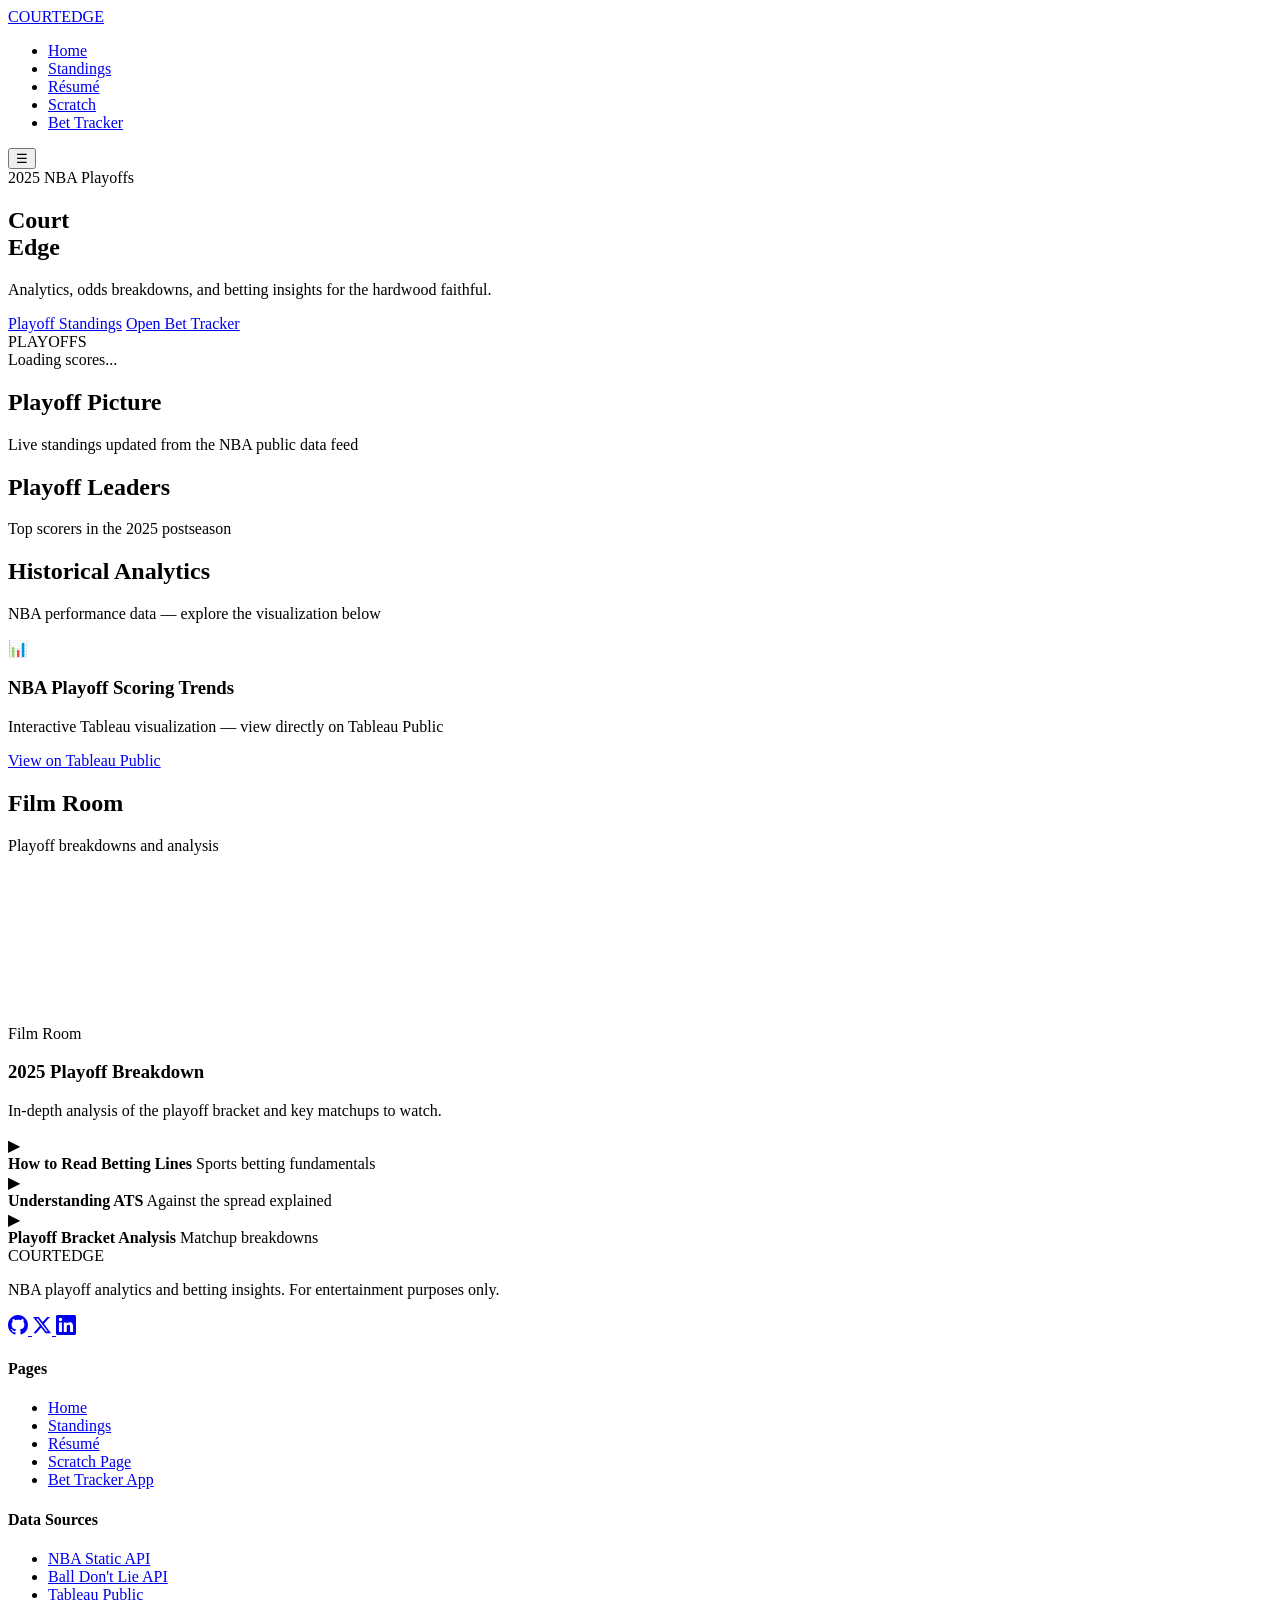
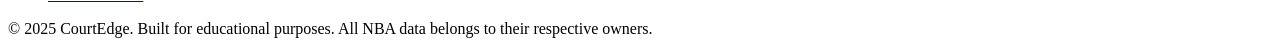
==== index.html @ 43ec66ca "Add files via upload" ====
<!DOCTYPE html>
<html lang="en">
<head>
  <meta charset="UTF-8" />
  <meta name="viewport" content="width=device-width, initial-scale=1.0"/>
  <title>Court Edge | NBA Playoff Analytics</title>
  <link rel="preconnect" href="https://fonts.googleapis.com">
  <link rel="preconnect" href="https://fonts.gstatic.com" crossorigin>
  <link href="https://fonts.googleapis.com/css2?family=Bebas+Neue&family=DM+Sans:wght@300;400;500;600&family=DM+Mono:wght@400;500&display=swap" rel="stylesheet">
  <link rel="stylesheet" href="css/main.css">
  <link rel="stylesheet" href="css/theme.css">
</head>
<body>

  <!-- NAV -->
  <nav class="site-nav">
    <div class="nav-inner">
      <a href="index.html" class="nav-logo">COURT<span>EDGE</span></a>
      <ul class="nav-links">
        <li><a href="index.html" class="active">Home</a></li>
        <li><a href="standings.html">Standings</a></li>
        <li><a href="resume.html">Résumé</a></li>
        <li><a href="scratch.html">Scratch</a></li>
        <li><a href="app/index.html" class="nav-cta">Bet Tracker</a></li>
      </ul>
      <button class="nav-toggle" id="navToggle">&#9776;</button>
    </div>
  </nav>

  <!-- HERO -->
  <section class="hero">
    <div class="hero-bg"></div>
    <div class="hero-content">
      <div class="hero-eyebrow">2025 NBA Playoffs</div>
      <h1 class="hero-title">Court<br><span>Edge</span></h1>
      <p class="hero-sub">Analytics, odds breakdowns, and betting insights for the hardwood faithful.</p>
      <div class="hero-actions">
        <a href="standings.html" class="btn-primary">Playoff Standings</a>
        <a href="app/index.html" class="btn-outline">Open Bet Tracker</a>
      </div>
    </div>
    <div class="hero-court"></div>
  </section>

  <!-- LIVE SCORES TICKER -->
  <div class="ticker-bar">
    <span class="ticker-label">PLAYOFFS</span>
    <div class="ticker-track" id="tickerTrack">
      <span class="ticker-item loading">Loading scores...</span>
    </div>
  </div>

  <!-- STATS GRID -->
  <section class="section">
    <div class="container">
      <div class="section-header">
        <h2>Playoff Picture</h2>
        <p>Live standings updated from the NBA public data feed</p>
      </div>
      <div class="stats-cards" id="standingsCards">
        <div class="stat-card skeleton"></div>
        <div class="stat-card skeleton"></div>
        <div class="stat-card skeleton"></div>
        <div class="stat-card skeleton"></div>
        <div class="stat-card skeleton"></div>
        <div class="stat-card skeleton"></div>
        <div class="stat-card skeleton"></div>
        <div class="stat-card skeleton"></div>
      </div>
    </div>
  </section>

  <!-- TOP PERFORMERS -->
  <section class="section section-dark">
    <div class="container">
      <div class="section-header">
        <h2>Playoff Leaders</h2>
        <p>Top scorers in the 2025 postseason</p>
      </div>
      <div class="players-grid" id="playersGrid">
        <div class="player-card skeleton tall"></div>
        <div class="player-card skeleton tall"></div>
        <div class="player-card skeleton tall"></div>
        <div class="player-card skeleton tall"></div>
        <div class="player-card skeleton tall"></div>
      </div>
    </div>
  </section>

  <!-- TABLEAU EMBED -->
  <section class="section">
    <div class="container">
      <div class="section-header">
        <h2>Historical Analytics</h2>
        <p>NBA performance data — explore the visualization below</p>
      </div>
      <div class="tableau-wrapper">
        <div class='tableauPlaceholder' id='viz1' style='position:relative'>
          <noscript>
            <a href='#'><img alt='NBA Stats Dashboard' src='https://public.tableau.com/static/images/NB/NBA_Stats_16846386752590/Dashboard1/1_rss.png' style='border: none' /></a>
          </noscript>
          <object class='tableauViz' style='display:none;'>
            <param name='host_url' value='https%3A%2F%2Fpublic.tableau.com%2F' />
            <param name='embed_code_version' value='3' />
            <param name='site_root' value='' />
            <param name='name' value='NBAPlayoffStats_17136478254980/PlayoffScoring' />
            <param name='tabs' value='no' />
            <param name='toolbar' value='yes' />
            <param name='animate_transition' value='yes' />
            <param name='display_static_image' value='yes' />
            <param name='display_spinner' value='yes' />
            <param name='display_overlay' value='yes' />
            <param name='display_count' value='yes' />
            <param name='language' value='en-US' />
          </object>
        </div>
        <div class="tableau-fallback" id="tableauFallback">
          <div class="fallback-inner">
            <div class="fallback-icon">📊</div>
            <h3>NBA Playoff Scoring Trends</h3>
            <p>Interactive Tableau visualization — view directly on Tableau Public</p>
            <a href="https://public.tableau.com/app/discover" target="_blank" class="btn-primary" rel="noopener noreferrer">View on Tableau Public</a>
          </div>
        </div>
      </div>
    </div>
  </section>

  <!-- FEATURED VIDEO -->
  <section class="section section-dark">
    <div class="container">
      <div class="section-header">
        <h2>Film Room</h2>
        <p>Playoff breakdowns and analysis</p>
      </div>
      <div class="video-grid">
        <div class="video-feature">
          <div class="video-wrapper">
            <iframe
              src="https://www.youtube.com/embed/jfKfPfyJRdk"
              title="NBA Playoffs Breakdown"
              frameborder="0"
              allow="accelerometer; autoplay; clipboard-write; encrypted-media; gyroscope; picture-in-picture"
              allowfullscreen>
            </iframe>
          </div>
          <div class="video-meta">
            <span class="video-tag">Film Room</span>
            <h3>2025 Playoff Breakdown</h3>
            <p>In-depth analysis of the playoff bracket and key matchups to watch.</p>
          </div>
        </div>
        <div class="video-list" id="videoList">
          <div class="video-list-item">
            <div class="vli-thumb">▶</div>
            <div class="vli-info">
              <strong>How to Read Betting Lines</strong>
              <span>Sports betting fundamentals</span>
            </div>
          </div>
          <div class="video-list-item">
            <div class="vli-thumb">▶</div>
            <div class="vli-info">
              <strong>Understanding ATS</strong>
              <span>Against the spread explained</span>
            </div>
          </div>
          <div class="video-list-item">
            <div class="vli-thumb">▶</div>
            <div class="vli-info">
              <strong>Playoff Bracket Analysis</strong>
              <span>Matchup breakdowns</span>
            </div>
          </div>
        </div>
      </div>
    </div>
  </section>

  <!-- FOOTER -->
  <footer class="site-footer">
    <div class="container">
      <div class="footer-grid">
        <div class="footer-brand">
          <div class="footer-logo">COURT<span>EDGE</span></div>
          <p>NBA playoff analytics and betting insights. For entertainment purposes only.</p>
          <div class="social-links">
            <a href="https://github.com" target="_blank" rel="noopener noreferrer" aria-label="GitHub">
              <svg width="20" height="20" viewBox="0 0 24 24" fill="currentColor"><path d="M12 0C5.37 0 0 5.37 0 12c0 5.31 3.435 9.795 8.205 11.385.6.105.825-.255.825-.57 0-.285-.015-1.23-.015-2.235-3.015.555-3.795-.735-4.035-1.41-.135-.345-.72-1.41-1.23-1.695-.42-.225-1.02-.78-.015-.795.945-.015 1.62.87 1.845 1.23 1.08 1.815 2.805 1.305 3.495.99.105-.78.42-1.305.765-1.605-2.67-.3-5.46-1.335-5.46-5.925 0-1.305.465-2.385 1.23-3.225-.12-.3-.54-1.53.12-3.18 0 0 1.005-.315 3.3 1.23.96-.27 1.98-.405 3-.405s2.04.135 3 .405c2.295-1.56 3.3-1.23 3.3-1.23.66 1.65.24 2.88.12 3.18.765.84 1.23 1.905 1.23 3.225 0 4.605-2.805 5.625-5.475 5.925.435.375.81 1.095.81 2.22 0 1.605-.015 2.895-.015 3.3 0 .315.225.69.825.57A12.02 12.02 0 0 0 24 12c0-6.63-5.37-12-12-12z"/></svg>
            </a>
            <a href="https://twitter.com" target="_blank" rel="noopener noreferrer" aria-label="Twitter/X">
              <svg width="20" height="20" viewBox="0 0 24 24" fill="currentColor"><path d="M18.244 2.25h3.308l-7.227 8.26 8.502 11.24H16.17l-5.214-6.817L4.99 21.75H1.68l7.73-8.835L1.254 2.25H8.08l4.713 6.231zm-1.161 17.52h1.833L7.084 4.126H5.117z"/></svg>
            </a>
            <a href="https://linkedin.com" target="_blank" rel="noopener noreferrer" aria-label="LinkedIn">
              <svg width="20" height="20" viewBox="0 0 24 24" fill="currentColor"><path d="M20.447 20.452h-3.554v-5.569c0-1.328-.027-3.037-1.852-3.037-1.853 0-2.136 1.445-2.136 2.939v5.667H9.351V9h3.414v1.561h.046c.477-.9 1.637-1.85 3.37-1.85 3.601 0 4.267 2.37 4.267 5.455v6.286zM5.337 7.433a2.062 2.062 0 0 1-2.063-2.065 2.064 2.064 0 1 1 2.063 2.065zm1.782 13.019H3.555V9h3.564v11.452zM22.225 0H1.771C.792 0 0 .774 0 1.729v20.542C0 23.227.792 24 1.771 24h20.451C23.2 24 24 23.227 24 22.271V1.729C24 .774 23.2 0 22.222 0h.003z"/></svg>
            </a>
          </div>
        </div>
        <div class="footer-nav">
          <h4>Pages</h4>
          <ul>
            <li><a href="index.html">Home</a></li>
            <li><a href="standings.html">Standings</a></li>
            <li><a href="resume.html">Résumé</a></li>
            <li><a href="scratch.html">Scratch Page</a></li>
            <li><a href="app/index.html">Bet Tracker App</a></li>
          </ul>
        </div>
        <div class="footer-nav">
          <h4>Data Sources</h4>
          <ul>
            <li><a href="https://cdn.nba.com/static/json/staticData/scheduleLeagueV2.json" target="_blank" rel="noopener noreferrer">NBA Static API</a></li>
            <li><a href="https://www.balldontlie.io" target="_blank" rel="noopener noreferrer">Ball Don't Lie API</a></li>
            <li><a href="https://public.tableau.com" target="_blank" rel="noopener noreferrer">Tableau Public</a></li>
          </ul>
        </div>
      </div>
      <div class="footer-bottom">
        <p>© 2025 CourtEdge. Built for educational purposes. All NBA data belongs to their respective owners.</p>
      </div>
    </div>
  </footer>

  <script src="js/main.js"></script>
  <script src="js/nba-data.js"></script>
  <script type="text/javascript">
    var divElement = document.getElementById('viz1');
    var vizElement = divElement.getElementsByTagName('object')[0];
    vizElement.style.width='100%';vizElement.style.height='500px';
    var scriptElement = document.createElement('script');
    scriptElement.src = 'https://public.tableau.com/javascripts/api/viz_v1.js';
    scriptElement.onerror = function() {
      document.getElementById('tableauFallback').style.display = 'flex';
      divElement.style.display = 'none';
    };
    vizElement.parentNode.insertBefore(scriptElement, vizElement);
    setTimeout(function() {
      var obj = document.querySelector('#viz1 object');
      if (obj && obj.offsetHeight < 10) {
        document.getElementById('tableauFallback').style.display = 'flex';
        document.getElementById('viz1').style.display = 'none';
      }
    }, 4000);
  </script>
</body>
</html>
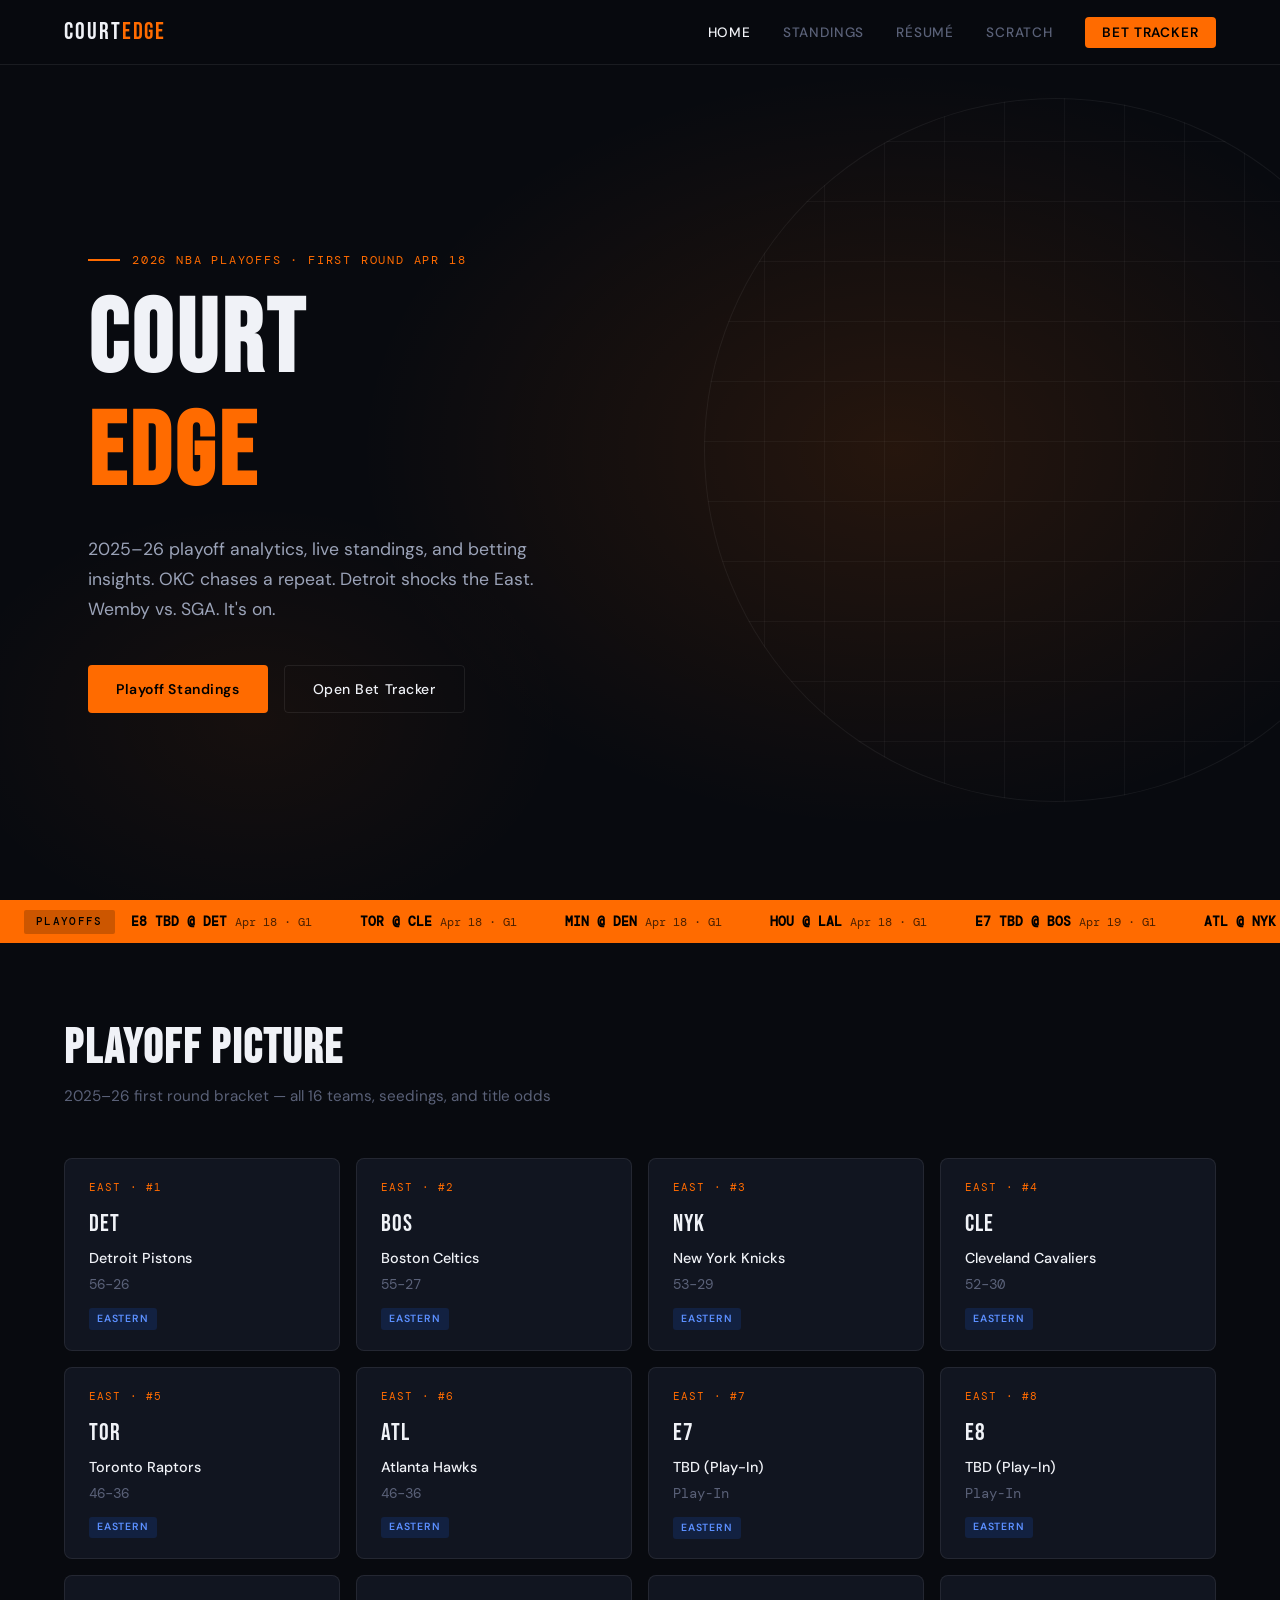
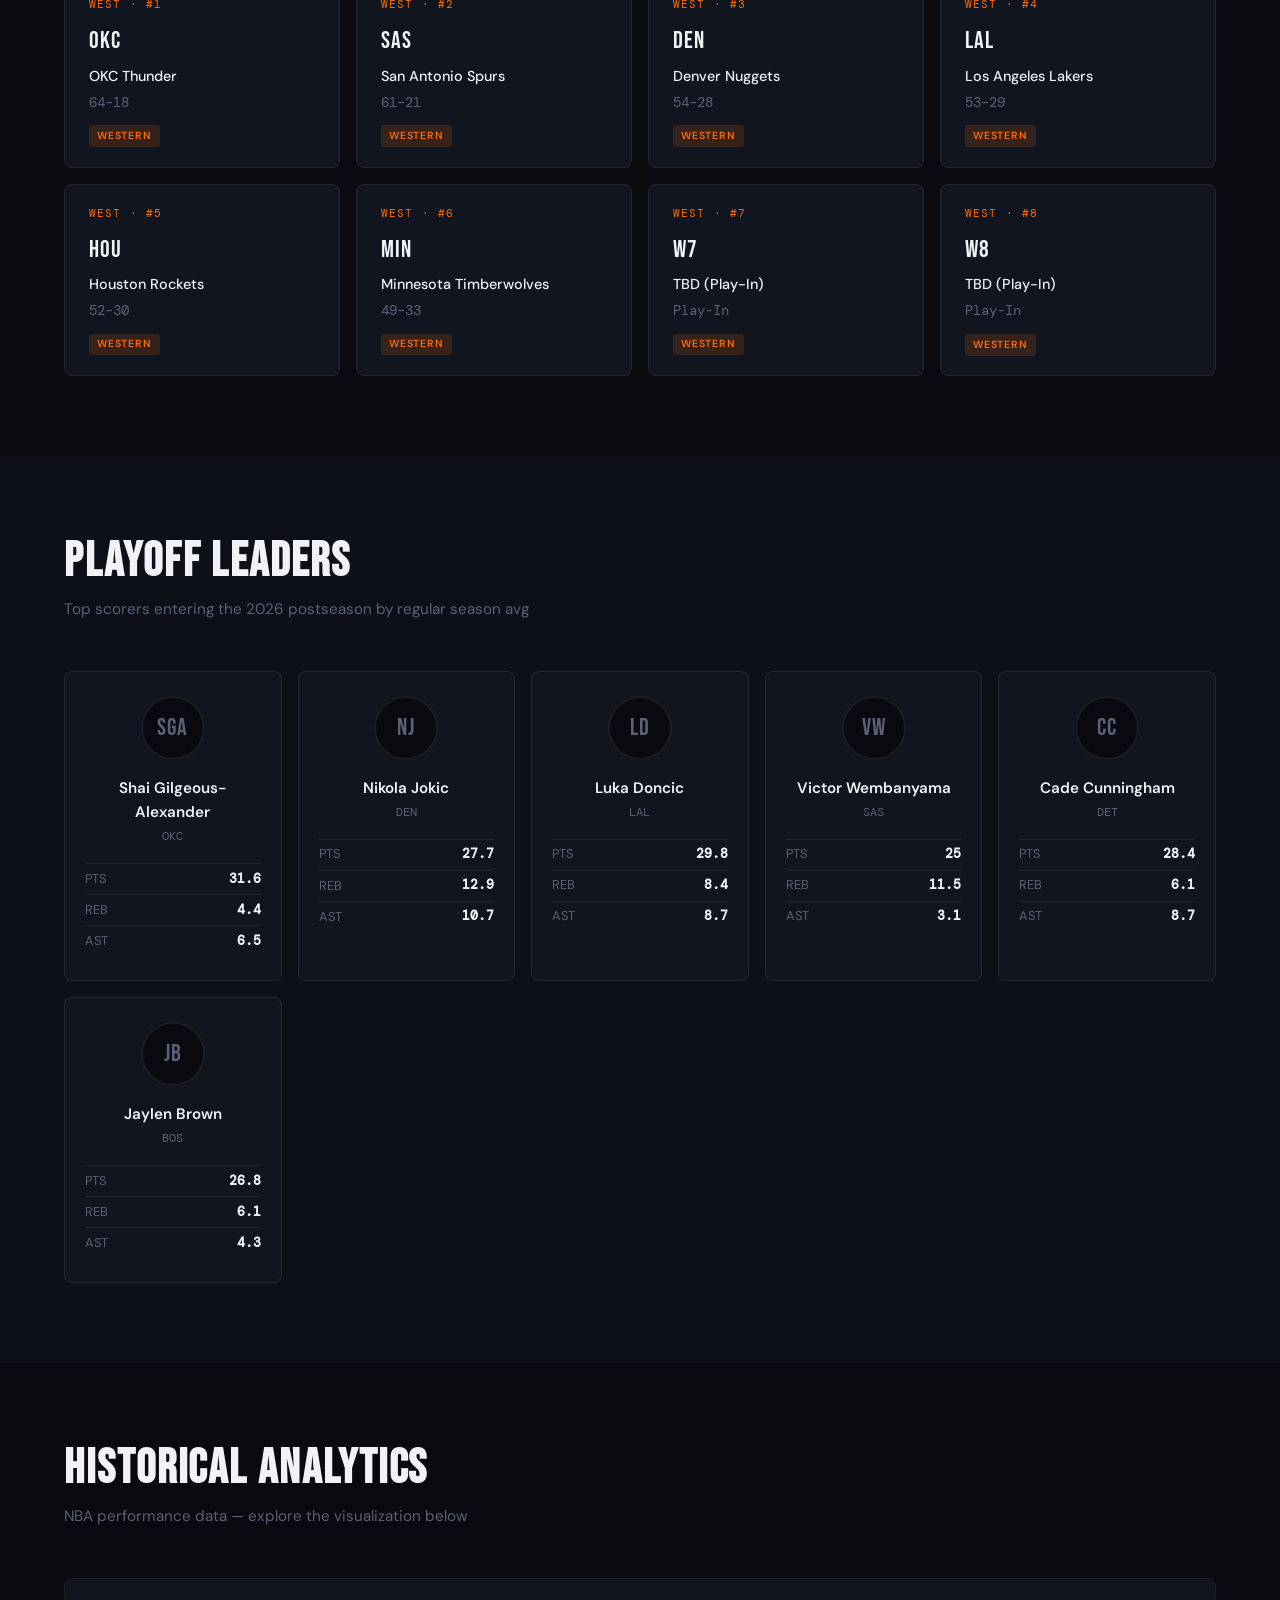
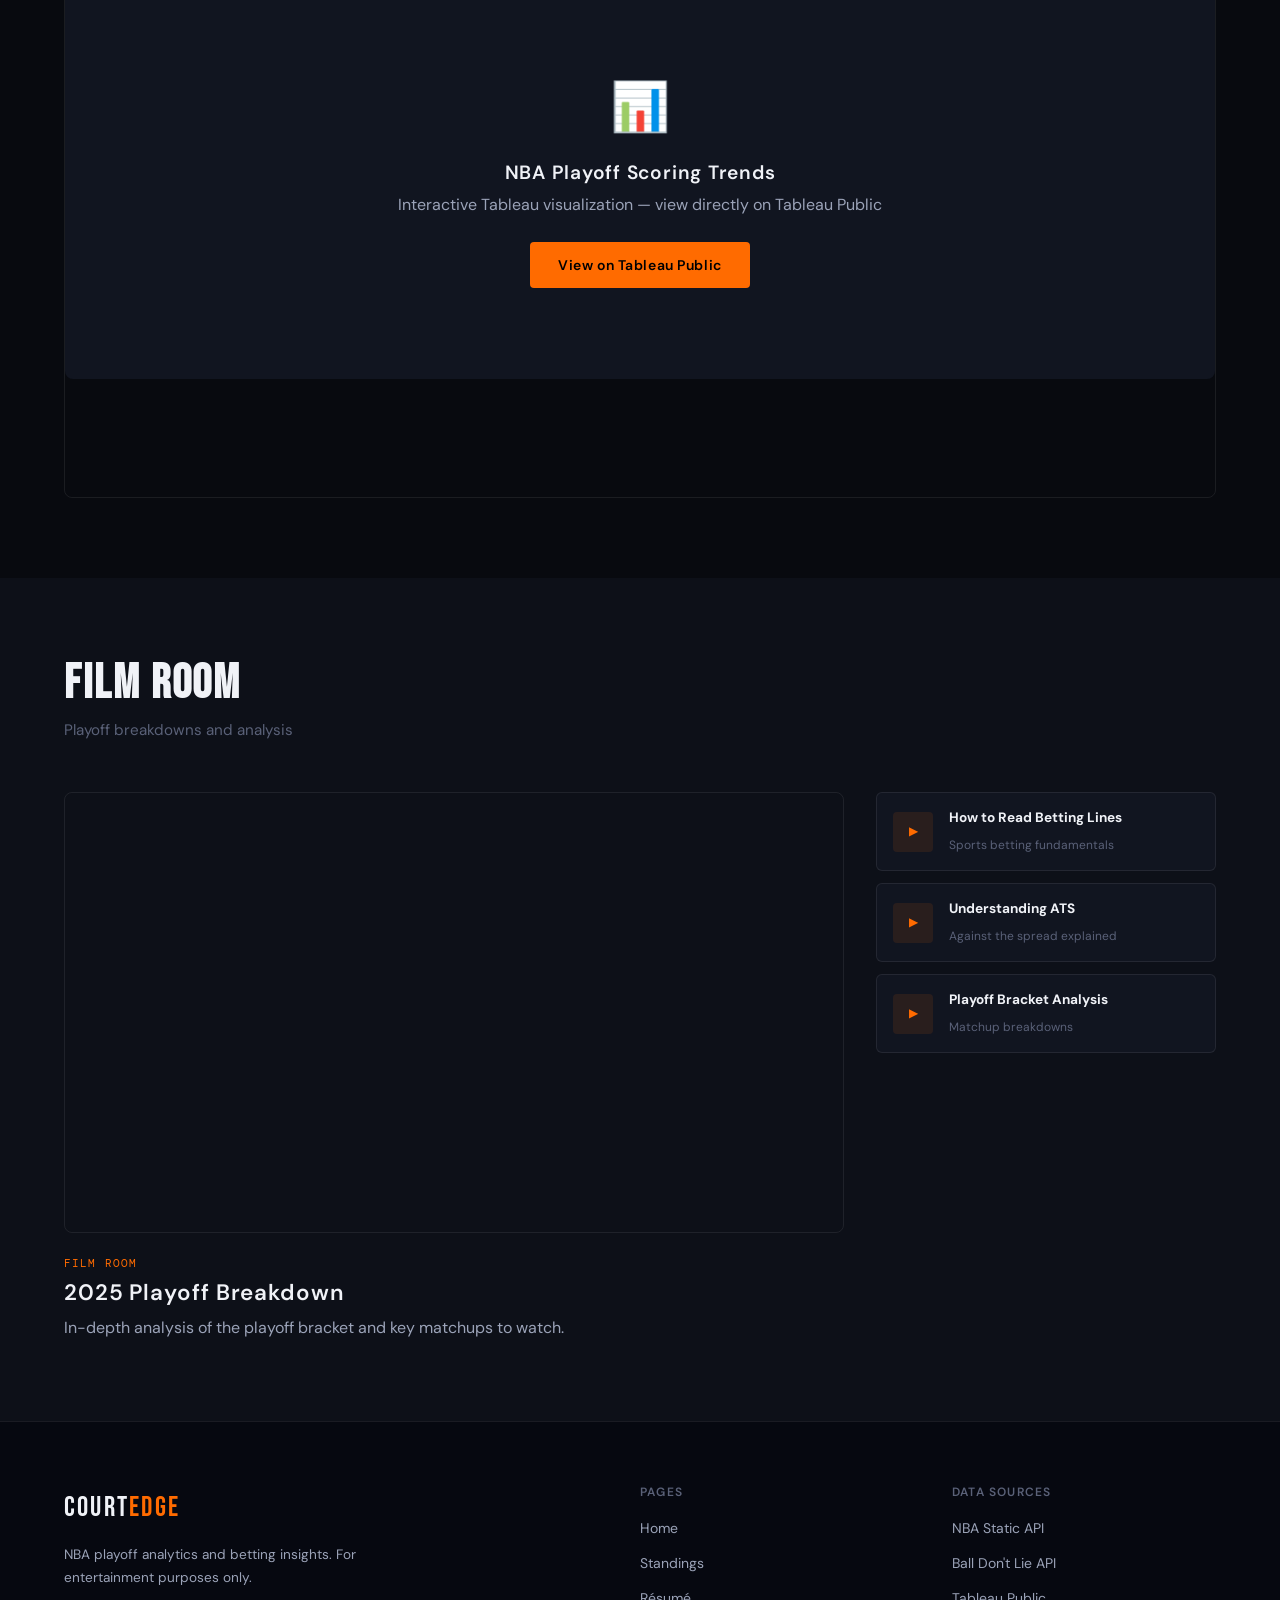
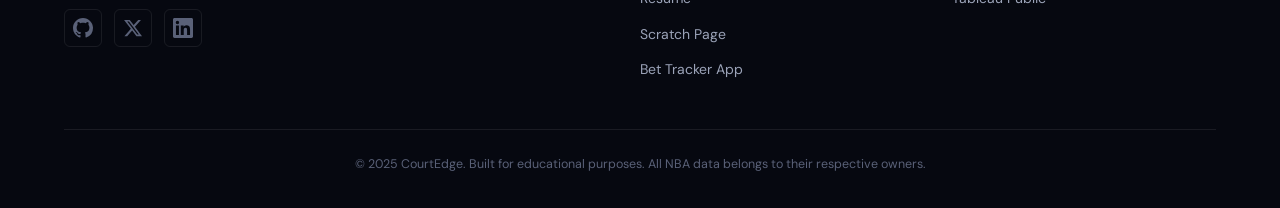
==== commit bf1d806e: "Add files via upload" ====
--- a/index.html
+++ b/index.html
@@ -31,9 +31,9 @@
   <section class="hero">
     <div class="hero-bg"></div>
     <div class="hero-content">
-      <div class="hero-eyebrow">2025 NBA Playoffs</div>
+      <div class="hero-eyebrow">2026 NBA Playoffs · First Round Apr 18</div>
       <h1 class="hero-title">Court<br><span>Edge</span></h1>
-      <p class="hero-sub">Analytics, odds breakdowns, and betting insights for the hardwood faithful.</p>
+      <p class="hero-sub">2025–26 playoff analytics, live standings, and betting insights. OKC chases a repeat. Detroit shocks the East. Wemby vs. SGA. It's on.</p>
       <div class="hero-actions">
         <a href="standings.html" class="btn-primary">Playoff Standings</a>
         <a href="app/index.html" class="btn-outline">Open Bet Tracker</a>
@@ -55,7 +55,7 @@
     <div class="container">
       <div class="section-header">
         <h2>Playoff Picture</h2>
-        <p>Live standings updated from the NBA public data feed</p>
+        <p>2025–26 first round bracket — all 16 teams, seedings, and title odds</p>
       </div>
       <div class="stats-cards" id="standingsCards">
         <div class="stat-card skeleton"></div>
@@ -75,7 +75,7 @@
     <div class="container">
       <div class="section-header">
         <h2>Playoff Leaders</h2>
-        <p>Top scorers in the 2025 postseason</p>
+        <p>Top scorers entering the 2026 postseason by regular season avg</p>
       </div>
       <div class="players-grid" id="playersGrid">
         <div class="player-card skeleton tall"></div>
--- a/css/main.css
+++ b/css/main.css
@@ -0,0 +1,739 @@
+/* ============================================
+   COURT EDGE — main.css
+   Core layout, typography, and components
+   ============================================ */
+
+*, *::before, *::after {
+  box-sizing: border-box;
+  margin: 0;
+  padding: 0;
+}
+
+html {
+  scroll-behavior: smooth;
+}
+
+body {
+  font-family: 'DM Sans', sans-serif;
+  font-weight: 400;
+  line-height: 1.6;
+  color: var(--text-primary);
+  background: var(--bg-base);
+  overflow-x: hidden;
+}
+
+/* ---- TYPOGRAPHY ---- */
+
+h1, h2, h3, h4, h5 {
+  font-family: 'Bebas Neue', cursive;
+  letter-spacing: 0.04em;
+  line-height: 1.1;
+  color: var(--text-primary);
+}
+
+h1 { font-size: clamp(3rem, 8vw, 7rem); }
+h2 { font-size: clamp(2rem, 4vw, 3rem); }
+h3 { font-size: 1.4rem; font-family: 'DM Sans', sans-serif; font-weight: 600; }
+
+p { color: var(--text-secondary); line-height: 1.7; }
+
+a { color: var(--accent); text-decoration: none; transition: opacity 0.2s; }
+a:hover { opacity: 0.8; }
+
+/* ---- LAYOUT ---- */
+
+.container {
+  max-width: 1200px;
+  margin: 0 auto;
+  padding: 0 1.5rem;
+}
+
+.section {
+  padding: 5rem 0;
+}
+
+.section-dark {
+  background: var(--bg-dark);
+}
+
+.section-header {
+  margin-bottom: 3rem;
+}
+
+.section-header h2 {
+  color: var(--text-primary);
+  margin-bottom: 0.5rem;
+}
+
+.section-header p {
+  font-size: 0.95rem;
+  color: var(--text-muted);
+}
+
+/* ---- NAVIGATION ---- */
+
+.site-nav {
+  position: fixed;
+  top: 0;
+  left: 0;
+  right: 0;
+  z-index: 1000;
+  background: rgba(8, 10, 15, 0.92);
+  backdrop-filter: blur(12px);
+  border-bottom: 1px solid var(--border);
+}
+
+.nav-inner {
+  max-width: 1200px;
+  margin: 0 auto;
+  padding: 0 1.5rem;
+  height: 64px;
+  display: flex;
+  align-items: center;
+  justify-content: space-between;
+}
+
+.nav-logo {
+  font-family: 'Bebas Neue', cursive;
+  font-size: 1.5rem;
+  letter-spacing: 0.08em;
+  color: var(--text-primary) !important;
+  opacity: 1 !important;
+}
+
+.nav-logo span {
+  color: var(--accent);
+}
+
+.nav-links {
+  display: flex;
+  list-style: none;
+  gap: 2rem;
+  align-items: center;
+}
+
+.nav-links a {
+  font-size: 0.85rem;
+  font-weight: 500;
+  letter-spacing: 0.06em;
+  text-transform: uppercase;
+  color: var(--text-muted);
+  transition: color 0.2s;
+}
+
+.nav-links a:hover,
+.nav-links a.active {
+  color: var(--text-primary);
+  opacity: 1;
+}
+
+.nav-cta {
+  background: var(--accent) !important;
+  color: #000 !important;
+  padding: 0.45rem 1.1rem;
+  border-radius: 4px;
+  font-weight: 600 !important;
+}
+
+.nav-toggle {
+  display: none;
+  background: none;
+  border: none;
+  color: var(--text-primary);
+  font-size: 1.4rem;
+  cursor: pointer;
+}
+
+/* ---- HERO ---- */
+
+.hero {
+  min-height: 100vh;
+  display: flex;
+  align-items: center;
+  position: relative;
+  overflow: hidden;
+  padding-top: 64px;
+}
+
+.hero-bg {
+  position: absolute;
+  inset: 0;
+  background:
+    radial-gradient(ellipse 60% 60% at 70% 50%, rgba(255, 107, 0, 0.12) 0%, transparent 70%),
+    radial-gradient(ellipse 40% 40% at 20% 80%, rgba(255, 107, 0, 0.06) 0%, transparent 60%),
+    var(--bg-base);
+}
+
+.hero-court {
+  position: absolute;
+  right: -10%;
+  top: 50%;
+  transform: translateY(-50%);
+  width: 55%;
+  aspect-ratio: 1;
+  background-image:
+    repeating-linear-gradient(
+      0deg,
+      transparent,
+      transparent 59px,
+      rgba(255,255,255,0.04) 59px,
+      rgba(255,255,255,0.04) 60px
+    ),
+    repeating-linear-gradient(
+      90deg,
+      transparent,
+      transparent 59px,
+      rgba(255,255,255,0.04) 59px,
+      rgba(255,255,255,0.04) 60px
+    );
+  border-radius: 50%;
+  border: 1px solid rgba(255,255,255,0.06);
+}
+
+.hero-content {
+  position: relative;
+  z-index: 1;
+  padding: 0 1.5rem;
+  max-width: 700px;
+  margin: 0 auto 0 calc((100vw - 1200px) / 2 + 1.5rem);
+}
+
+@media (max-width: 1200px) {
+  .hero-content {
+    margin: 0 auto;
+    padding: 2rem 1.5rem;
+  }
+}
+
+.hero-eyebrow {
+  font-family: 'DM Mono', monospace;
+  font-size: 0.75rem;
+  letter-spacing: 0.15em;
+  color: var(--accent);
+  text-transform: uppercase;
+  margin-bottom: 1rem;
+  display: flex;
+  align-items: center;
+  gap: 0.75rem;
+}
+
+.hero-eyebrow::before {
+  content: '';
+  display: inline-block;
+  width: 32px;
+  height: 2px;
+  background: var(--accent);
+}
+
+.hero-title {
+  color: var(--text-primary);
+  margin-bottom: 1.5rem;
+}
+
+.hero-title span {
+  color: var(--accent);
+  display: block;
+}
+
+.hero-sub {
+  font-size: 1.1rem;
+  color: var(--text-secondary);
+  margin-bottom: 2.5rem;
+  max-width: 480px;
+}
+
+.hero-actions {
+  display: flex;
+  gap: 1rem;
+  flex-wrap: wrap;
+}
+
+/* ---- BUTTONS ---- */
+
+.btn-primary {
+  display: inline-flex;
+  align-items: center;
+  gap: 0.5rem;
+  background: var(--accent);
+  color: #000;
+  font-family: 'DM Sans', sans-serif;
+  font-weight: 600;
+  font-size: 0.875rem;
+  letter-spacing: 0.04em;
+  padding: 0.75rem 1.75rem;
+  border-radius: 4px;
+  border: none;
+  cursor: pointer;
+  transition: transform 0.15s, box-shadow 0.15s;
+  text-decoration: none;
+}
+
+.btn-primary:hover {
+  transform: translateY(-1px);
+  box-shadow: 0 8px 20px rgba(255, 107, 0, 0.35);
+  opacity: 1;
+  color: #000;
+}
+
+.btn-outline {
+  display: inline-flex;
+  align-items: center;
+  gap: 0.5rem;
+  background: transparent;
+  color: var(--text-primary);
+  font-family: 'DM Sans', sans-serif;
+  font-weight: 500;
+  font-size: 0.875rem;
+  letter-spacing: 0.04em;
+  padding: 0.75rem 1.75rem;
+  border-radius: 4px;
+  border: 1px solid var(--border);
+  cursor: pointer;
+  transition: border-color 0.2s, background 0.2s;
+  text-decoration: none;
+}
+
+.btn-outline:hover {
+  border-color: var(--accent);
+  background: rgba(255, 107, 0, 0.08);
+  opacity: 1;
+  color: var(--text-primary);
+}
+
+/* ---- TICKER ---- */
+
+.ticker-bar {
+  background: var(--accent);
+  color: #000;
+  padding: 0.6rem 0;
+  display: flex;
+  align-items: center;
+  overflow: hidden;
+  gap: 1rem;
+}
+
+.ticker-label {
+  font-family: 'DM Mono', monospace;
+  font-size: 0.7rem;
+  font-weight: 500;
+  letter-spacing: 0.12em;
+  text-transform: uppercase;
+  background: rgba(0,0,0,0.2);
+  padding: 0.2rem 0.75rem;
+  white-space: nowrap;
+  margin-left: 1.5rem;
+  border-radius: 2px;
+  flex-shrink: 0;
+}
+
+.ticker-track {
+  display: flex;
+  gap: 3rem;
+  animation: tickerScroll 40s linear infinite;
+  white-space: nowrap;
+}
+
+.ticker-item {
+  font-size: 0.8rem;
+  font-weight: 500;
+  font-family: 'DM Mono', monospace;
+}
+
+.ticker-item .team-name { font-weight: 600; }
+.ticker-item .score { font-weight: 700; }
+.ticker-item .status { font-weight: 400; opacity: 0.7; font-size: 0.72rem; }
+
+@keyframes tickerScroll {
+  0% { transform: translateX(0); }
+  100% { transform: translateX(-50%); }
+}
+
+/* ---- STAT CARDS ---- */
+
+.stats-cards {
+  display: grid;
+  grid-template-columns: repeat(auto-fill, minmax(240px, 1fr));
+  gap: 1rem;
+}
+
+.stat-card {
+  background: var(--bg-card);
+  border: 1px solid var(--border);
+  border-radius: 8px;
+  padding: 1.25rem 1.5rem;
+  transition: border-color 0.2s, transform 0.2s;
+}
+
+.stat-card:hover {
+  border-color: var(--accent);
+  transform: translateY(-2px);
+}
+
+.stat-card .seed {
+  font-family: 'DM Mono', monospace;
+  font-size: 0.7rem;
+  color: var(--accent);
+  letter-spacing: 0.1em;
+  text-transform: uppercase;
+  margin-bottom: 0.5rem;
+}
+
+.stat-card .team-name {
+  font-family: 'Bebas Neue', cursive;
+  font-size: 1.5rem;
+  letter-spacing: 0.04em;
+  color: var(--text-primary);
+  margin-bottom: 0.25rem;
+}
+
+.stat-card .record {
+  font-size: 0.85rem;
+  color: var(--text-muted);
+  font-family: 'DM Mono', monospace;
+}
+
+.stat-card .conf-badge {
+  display: inline-block;
+  font-size: 0.65rem;
+  font-weight: 600;
+  letter-spacing: 0.08em;
+  text-transform: uppercase;
+  padding: 0.15rem 0.5rem;
+  border-radius: 3px;
+  margin-top: 0.75rem;
+}
+
+.conf-badge.east { background: rgba(30, 100, 255, 0.15); color: #5b8fff; }
+.conf-badge.west { background: rgba(255, 107, 0, 0.15); color: var(--accent); }
+
+/* ---- PLAYER CARDS ---- */
+
+.players-grid {
+  display: grid;
+  grid-template-columns: repeat(auto-fill, minmax(200px, 1fr));
+  gap: 1rem;
+}
+
+.player-card {
+  background: var(--bg-card);
+  border: 1px solid var(--border);
+  border-radius: 8px;
+  padding: 1.5rem 1.25rem;
+  text-align: center;
+  transition: border-color 0.2s, transform 0.2s;
+}
+
+.player-card:hover {
+  border-color: var(--accent);
+  transform: translateY(-2px);
+}
+
+.player-avatar {
+  width: 64px;
+  height: 64px;
+  border-radius: 50%;
+  margin: 0 auto 1rem;
+  background: var(--bg-base);
+  border: 2px solid var(--border);
+  display: flex;
+  align-items: center;
+  justify-content: center;
+  font-size: 1.5rem;
+  color: var(--text-muted);
+  font-family: 'Bebas Neue', cursive;
+  letter-spacing: 0.04em;
+}
+
+.player-card .player-name {
+  font-weight: 600;
+  font-size: 0.95rem;
+  color: var(--text-primary);
+  margin-bottom: 0.15rem;
+}
+
+.player-card .player-team {
+  font-size: 0.78rem;
+  color: var(--text-muted);
+  margin-bottom: 1rem;
+  font-family: 'DM Mono', monospace;
+}
+
+.player-stat {
+  display: flex;
+  justify-content: space-between;
+  padding: 0.3rem 0;
+  border-top: 1px solid var(--border);
+  font-size: 0.8rem;
+}
+
+.player-stat .label { color: var(--text-muted); }
+.player-stat .value { color: var(--text-primary); font-weight: 600; font-family: 'DM Mono', monospace; }
+
+/* ---- VIDEO ---- */
+
+.video-grid {
+  display: grid;
+  grid-template-columns: 1fr 340px;
+  gap: 2rem;
+  align-items: start;
+}
+
+@media (max-width: 900px) {
+  .video-grid { grid-template-columns: 1fr; }
+}
+
+.video-wrapper {
+  position: relative;
+  padding-bottom: 56.25%;
+  height: 0;
+  overflow: hidden;
+  border-radius: 8px;
+  border: 1px solid var(--border);
+}
+
+.video-wrapper iframe {
+  position: absolute;
+  top: 0; left: 0;
+  width: 100%; height: 100%;
+}
+
+.video-meta {
+  margin-top: 1rem;
+}
+
+.video-tag {
+  font-family: 'DM Mono', monospace;
+  font-size: 0.7rem;
+  letter-spacing: 0.1em;
+  text-transform: uppercase;
+  color: var(--accent);
+}
+
+.video-meta h3 {
+  color: var(--text-primary);
+  margin: 0.4rem 0 0.5rem;
+}
+
+.video-list {
+  display: flex;
+  flex-direction: column;
+  gap: 0.75rem;
+}
+
+.video-list-item {
+  display: flex;
+  align-items: center;
+  gap: 1rem;
+  padding: 0.85rem 1rem;
+  background: var(--bg-card);
+  border: 1px solid var(--border);
+  border-radius: 6px;
+  cursor: pointer;
+  transition: border-color 0.2s;
+}
+
+.video-list-item:hover {
+  border-color: var(--accent);
+}
+
+.vli-thumb {
+  width: 40px;
+  height: 40px;
+  background: rgba(255, 107, 0, 0.1);
+  border-radius: 4px;
+  display: flex;
+  align-items: center;
+  justify-content: center;
+  color: var(--accent);
+  font-size: 0.75rem;
+  flex-shrink: 0;
+}
+
+.vli-info strong {
+  display: block;
+  font-size: 0.85rem;
+  color: var(--text-primary);
+  margin-bottom: 0.15rem;
+}
+
+.vli-info span {
+  font-size: 0.75rem;
+  color: var(--text-muted);
+}
+
+/* ---- TABLEAU ---- */
+
+.tableau-wrapper {
+  border-radius: 8px;
+  overflow: hidden;
+  border: 1px solid var(--border);
+  min-height: 520px;
+  position: relative;
+}
+
+.tableau-fallback {
+  display: none;
+  align-items: center;
+  justify-content: center;
+  min-height: 400px;
+  background: var(--bg-card);
+  border-radius: 8px;
+}
+
+.fallback-inner {
+  text-align: center;
+  padding: 3rem;
+}
+
+.fallback-icon {
+  font-size: 3rem;
+  margin-bottom: 1rem;
+}
+
+.fallback-inner h3 {
+  color: var(--text-primary);
+  margin-bottom: 0.5rem;
+  font-size: 1.2rem;
+}
+
+.fallback-inner p {
+  margin-bottom: 1.5rem;
+}
+
+/* ---- FOOTER ---- */
+
+.site-footer {
+  background: var(--bg-footer);
+  border-top: 1px solid var(--border);
+  padding: 4rem 0 2rem;
+}
+
+.footer-grid {
+  display: grid;
+  grid-template-columns: 2fr 1fr 1fr;
+  gap: 3rem;
+  margin-bottom: 3rem;
+}
+
+@media (max-width: 768px) {
+  .footer-grid { grid-template-columns: 1fr; gap: 2rem; }
+}
+
+.footer-logo {
+  font-family: 'Bebas Neue', cursive;
+  font-size: 1.75rem;
+  letter-spacing: 0.08em;
+  color: var(--text-primary);
+  margin-bottom: 0.75rem;
+}
+
+.footer-logo span { color: var(--accent); }
+
+.footer-brand p {
+  font-size: 0.85rem;
+  max-width: 300px;
+  margin-bottom: 1.25rem;
+}
+
+.social-links {
+  display: flex;
+  gap: 0.75rem;
+}
+
+.social-links a {
+  width: 38px;
+  height: 38px;
+  border: 1px solid var(--border);
+  border-radius: 6px;
+  display: flex;
+  align-items: center;
+  justify-content: center;
+  color: var(--text-muted);
+  transition: color 0.2s, border-color 0.2s;
+}
+
+.social-links a:hover {
+  color: var(--accent);
+  border-color: var(--accent);
+  opacity: 1;
+}
+
+.footer-nav h4 {
+  font-family: 'DM Sans', sans-serif;
+  font-size: 0.75rem;
+  font-weight: 600;
+  letter-spacing: 0.1em;
+  text-transform: uppercase;
+  color: var(--text-muted);
+  margin-bottom: 1rem;
+}
+
+.footer-nav ul {
+  list-style: none;
+  display: flex;
+  flex-direction: column;
+  gap: 0.6rem;
+}
+
+.footer-nav a {
+  font-size: 0.875rem;
+  color: var(--text-secondary);
+}
+
+.footer-nav a:hover {
+  color: var(--text-primary);
+  opacity: 1;
+}
+
+.footer-bottom {
+  border-top: 1px solid var(--border);
+  padding-top: 1.5rem;
+}
+
+.footer-bottom p {
+  font-size: 0.78rem;
+  color: var(--text-muted);
+  text-align: center;
+}
+
+/* ---- SKELETON LOADING ---- */
+
+.skeleton {
+  background: linear-gradient(90deg, var(--bg-card) 25%, var(--bg-dark) 50%, var(--bg-card) 75%);
+  background-size: 200% 100%;
+  animation: shimmer 1.5s infinite;
+  min-height: 120px;
+}
+
+.skeleton.tall { min-height: 220px; }
+
+@keyframes shimmer {
+  0% { background-position: 200% 0; }
+  100% { background-position: -200% 0; }
+}
+
+/* ---- RESPONSIVE ---- */
+
+@media (max-width: 768px) {
+  .nav-links { display: none; }
+  .nav-toggle { display: block; }
+  .nav-links.open {
+    display: flex;
+    flex-direction: column;
+    position: absolute;
+    top: 64px;
+    left: 0; right: 0;
+    background: var(--bg-footer);
+    padding: 1rem;
+    border-bottom: 1px solid var(--border);
+    gap: 0.5rem;
+  }
+  .hero-court { display: none; }
+  .stats-cards { grid-template-columns: 1fr 1fr; }
+  .players-grid { grid-template-columns: 1fr 1fr; }
+}
+
+@media (max-width: 480px) {
+  .stats-cards { grid-template-columns: 1fr; }
+  .players-grid { grid-template-columns: 1fr; }
+}
--- a/css/theme.css
+++ b/css/theme.css
@@ -0,0 +1,289 @@
+/* ============================================
+   COURT EDGE — theme.css
+   Color system, tokens, and visual identity
+   ============================================ */
+
+:root {
+  /* Core palette */
+  --accent:          #FF6B00;
+  --accent-dim:      rgba(255, 107, 0, 0.15);
+  --accent-glow:     rgba(255, 107, 0, 0.35);
+
+  /* Backgrounds */
+  --bg-base:         #080A0F;
+  --bg-dark:         #0D1018;
+  --bg-card:         #111520;
+  --bg-footer:       #060810;
+
+  /* Text */
+  --text-primary:    #F0F2F7;
+  --text-secondary:  #9BA3B8;
+  --text-muted:      #5A6178;
+
+  /* Borders */
+  --border:          rgba(255, 255, 255, 0.08);
+  --border-strong:   rgba(255, 255, 255, 0.15);
+
+  /* Status */
+  --green:           #22C55E;
+  --red:             #EF4444;
+  --blue:            #3B82F6;
+  --yellow:          #EAB308;
+}
+
+/* ---- SELECTION ---- */
+
+::selection {
+  background: var(--accent-dim);
+  color: var(--text-primary);
+}
+
+/* ---- SCROLLBAR ---- */
+
+::-webkit-scrollbar {
+  width: 6px;
+  height: 6px;
+}
+
+::-webkit-scrollbar-track {
+  background: var(--bg-base);
+}
+
+::-webkit-scrollbar-thumb {
+  background: var(--text-muted);
+  border-radius: 3px;
+}
+
+::-webkit-scrollbar-thumb:hover {
+  background: var(--accent);
+}
+
+/* ---- WIN/LOSS INDICATORS ---- */
+
+.win  { color: var(--green); }
+.loss { color: var(--red); }
+.push { color: var(--yellow); }
+
+/* ---- BADGES ---- */
+
+.badge {
+  display: inline-block;
+  font-size: 0.68rem;
+  font-weight: 600;
+  letter-spacing: 0.08em;
+  text-transform: uppercase;
+  padding: 0.2rem 0.6rem;
+  border-radius: 3px;
+}
+
+.badge-green  { background: rgba(34, 197, 94, 0.15);  color: #4ade80; }
+.badge-red    { background: rgba(239, 68, 68, 0.15);   color: #f87171; }
+.badge-orange { background: rgba(255, 107, 0, 0.15);   color: var(--accent); }
+.badge-blue   { background: rgba(59, 130, 246, 0.15);  color: #60a5fa; }
+.badge-gray   { background: rgba(255, 255, 255, 0.06); color: var(--text-muted); }
+
+/* ---- TABLE STYLES ---- */
+
+.data-table {
+  width: 100%;
+  border-collapse: collapse;
+  font-size: 0.875rem;
+}
+
+.data-table th {
+  text-align: left;
+  padding: 0.75rem 1rem;
+  font-size: 0.7rem;
+  font-weight: 600;
+  letter-spacing: 0.1em;
+  text-transform: uppercase;
+  color: var(--text-muted);
+  border-bottom: 1px solid var(--border);
+  white-space: nowrap;
+}
+
+.data-table td {
+  padding: 0.85rem 1rem;
+  border-bottom: 1px solid var(--border);
+  color: var(--text-secondary);
+}
+
+.data-table tr:hover td {
+  background: rgba(255, 255, 255, 0.02);
+  color: var(--text-primary);
+}
+
+.data-table td:first-child,
+.data-table th:first-child {
+  color: var(--text-primary);
+  font-weight: 500;
+}
+
+/* ---- CARD VARIANTS ---- */
+
+.card-highlight {
+  border-left: 3px solid var(--accent) !important;
+}
+
+.card-metric {
+  background: var(--bg-card);
+  border: 1px solid var(--border);
+  border-radius: 8px;
+  padding: 1.25rem;
+  text-align: center;
+}
+
+.card-metric .metric-label {
+  font-size: 0.72rem;
+  font-weight: 500;
+  letter-spacing: 0.1em;
+  text-transform: uppercase;
+  color: var(--text-muted);
+  margin-bottom: 0.4rem;
+}
+
+.card-metric .metric-value {
+  font-family: 'Bebas Neue', cursive;
+  font-size: 2.5rem;
+  letter-spacing: 0.02em;
+  color: var(--text-primary);
+  line-height: 1;
+}
+
+.card-metric .metric-sub {
+  font-size: 0.75rem;
+  color: var(--text-muted);
+  margin-top: 0.25rem;
+  font-family: 'DM Mono', monospace;
+}
+
+/* ---- TABS ---- */
+
+.tabs {
+  display: flex;
+  gap: 0;
+  border-bottom: 1px solid var(--border);
+  margin-bottom: 2rem;
+}
+
+.tab-btn {
+  background: none;
+  border: none;
+  border-bottom: 2px solid transparent;
+  padding: 0.75rem 1.5rem;
+  font-family: 'DM Sans', sans-serif;
+  font-size: 0.875rem;
+  font-weight: 500;
+  color: var(--text-muted);
+  cursor: pointer;
+  transition: color 0.2s, border-color 0.2s;
+  margin-bottom: -1px;
+}
+
+.tab-btn:hover {
+  color: var(--text-primary);
+}
+
+.tab-btn.active {
+  color: var(--accent);
+  border-bottom-color: var(--accent);
+}
+
+/* ---- FORMS ---- */
+
+.form-group {
+  margin-bottom: 1.25rem;
+}
+
+.form-group label {
+  display: block;
+  font-size: 0.78rem;
+  font-weight: 500;
+  letter-spacing: 0.05em;
+  text-transform: uppercase;
+  color: var(--text-muted);
+  margin-bottom: 0.4rem;
+}
+
+.form-control {
+  width: 100%;
+  background: var(--bg-base);
+  border: 1px solid var(--border-strong);
+  border-radius: 6px;
+  padding: 0.65rem 0.9rem;
+  font-family: 'DM Sans', sans-serif;
+  font-size: 0.9rem;
+  color: var(--text-primary);
+  transition: border-color 0.2s;
+  appearance: none;
+}
+
+.form-control:focus {
+  outline: none;
+  border-color: var(--accent);
+}
+
+.form-control option {
+  background: var(--bg-card);
+  color: var(--text-primary);
+}
+
+/* ---- ODDS DISPLAY ---- */
+
+.odds-positive { color: var(--green); font-family: 'DM Mono', monospace; font-weight: 500; }
+.odds-negative { color: var(--red);   font-family: 'DM Mono', monospace; font-weight: 500; }
+.odds-even     { color: var(--text-primary); font-family: 'DM Mono', monospace; }
+
+/* ---- TOOLTIP ---- */
+
+.tooltip-wrap { position: relative; display: inline-block; }
+
+.tooltip-wrap .tooltip-text {
+  visibility: hidden;
+  background: var(--bg-card);
+  color: var(--text-primary);
+  font-size: 0.78rem;
+  padding: 0.4rem 0.75rem;
+  border-radius: 4px;
+  border: 1px solid var(--border-strong);
+  position: absolute;
+  bottom: 125%;
+  left: 50%;
+  transform: translateX(-50%);
+  white-space: nowrap;
+  z-index: 100;
+  pointer-events: none;
+  opacity: 0;
+  transition: opacity 0.15s;
+}
+
+.tooltip-wrap:hover .tooltip-text {
+  visibility: visible;
+  opacity: 1;
+}
+
+/* ---- PAGE TRANSITIONS ---- */
+
+@keyframes fadeUp {
+  from { opacity: 0; transform: translateY(16px); }
+  to   { opacity: 1; transform: translateY(0); }
+}
+
+.fade-in {
+  animation: fadeUp 0.45s ease forwards;
+}
+
+/* Stagger children */
+.fade-in-group > * {
+  opacity: 0;
+  animation: fadeUp 0.4s ease forwards;
+}
+
+.fade-in-group > *:nth-child(1) { animation-delay: 0.05s; }
+.fade-in-group > *:nth-child(2) { animation-delay: 0.10s; }
+.fade-in-group > *:nth-child(3) { animation-delay: 0.15s; }
+.fade-in-group > *:nth-child(4) { animation-delay: 0.20s; }
+.fade-in-group > *:nth-child(5) { animation-delay: 0.25s; }
+.fade-in-group > *:nth-child(6) { animation-delay: 0.30s; }
+.fade-in-group > *:nth-child(7) { animation-delay: 0.35s; }
+.fade-in-group > *:nth-child(8) { animation-delay: 0.40s; }
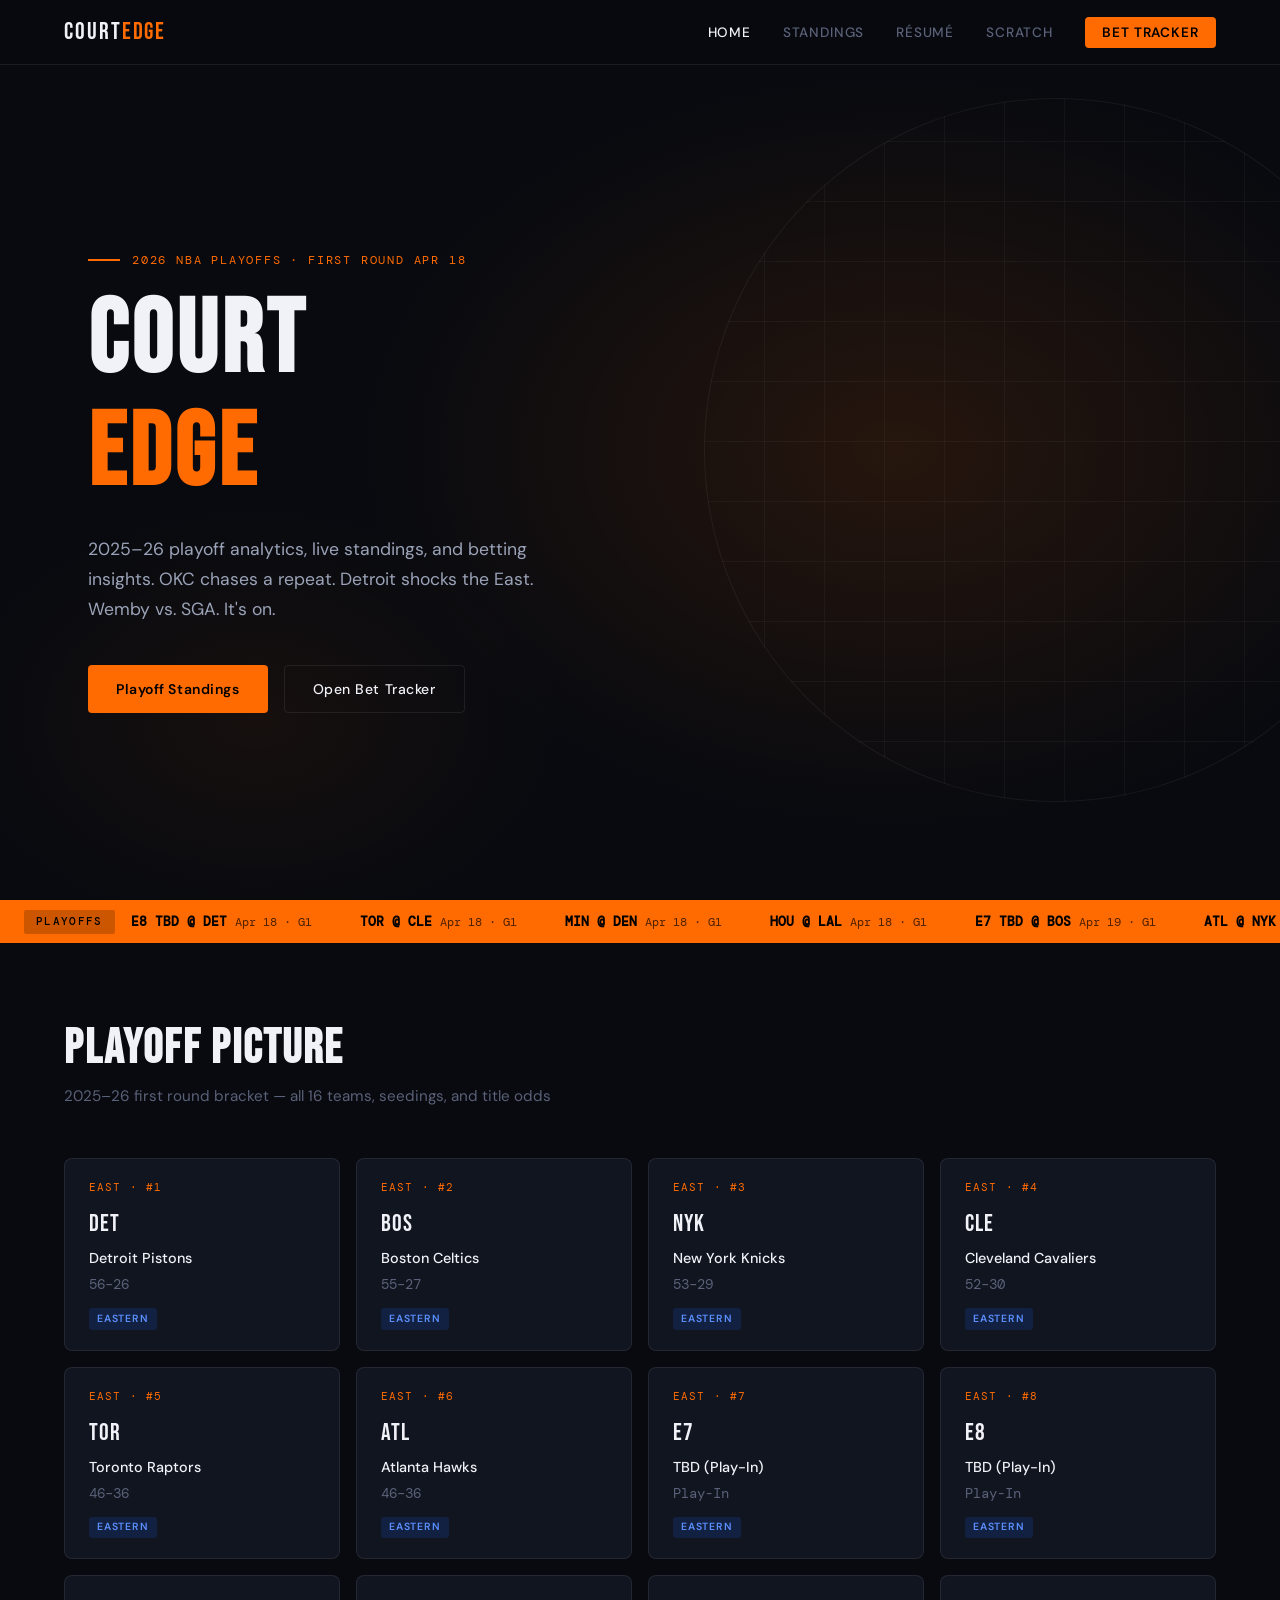
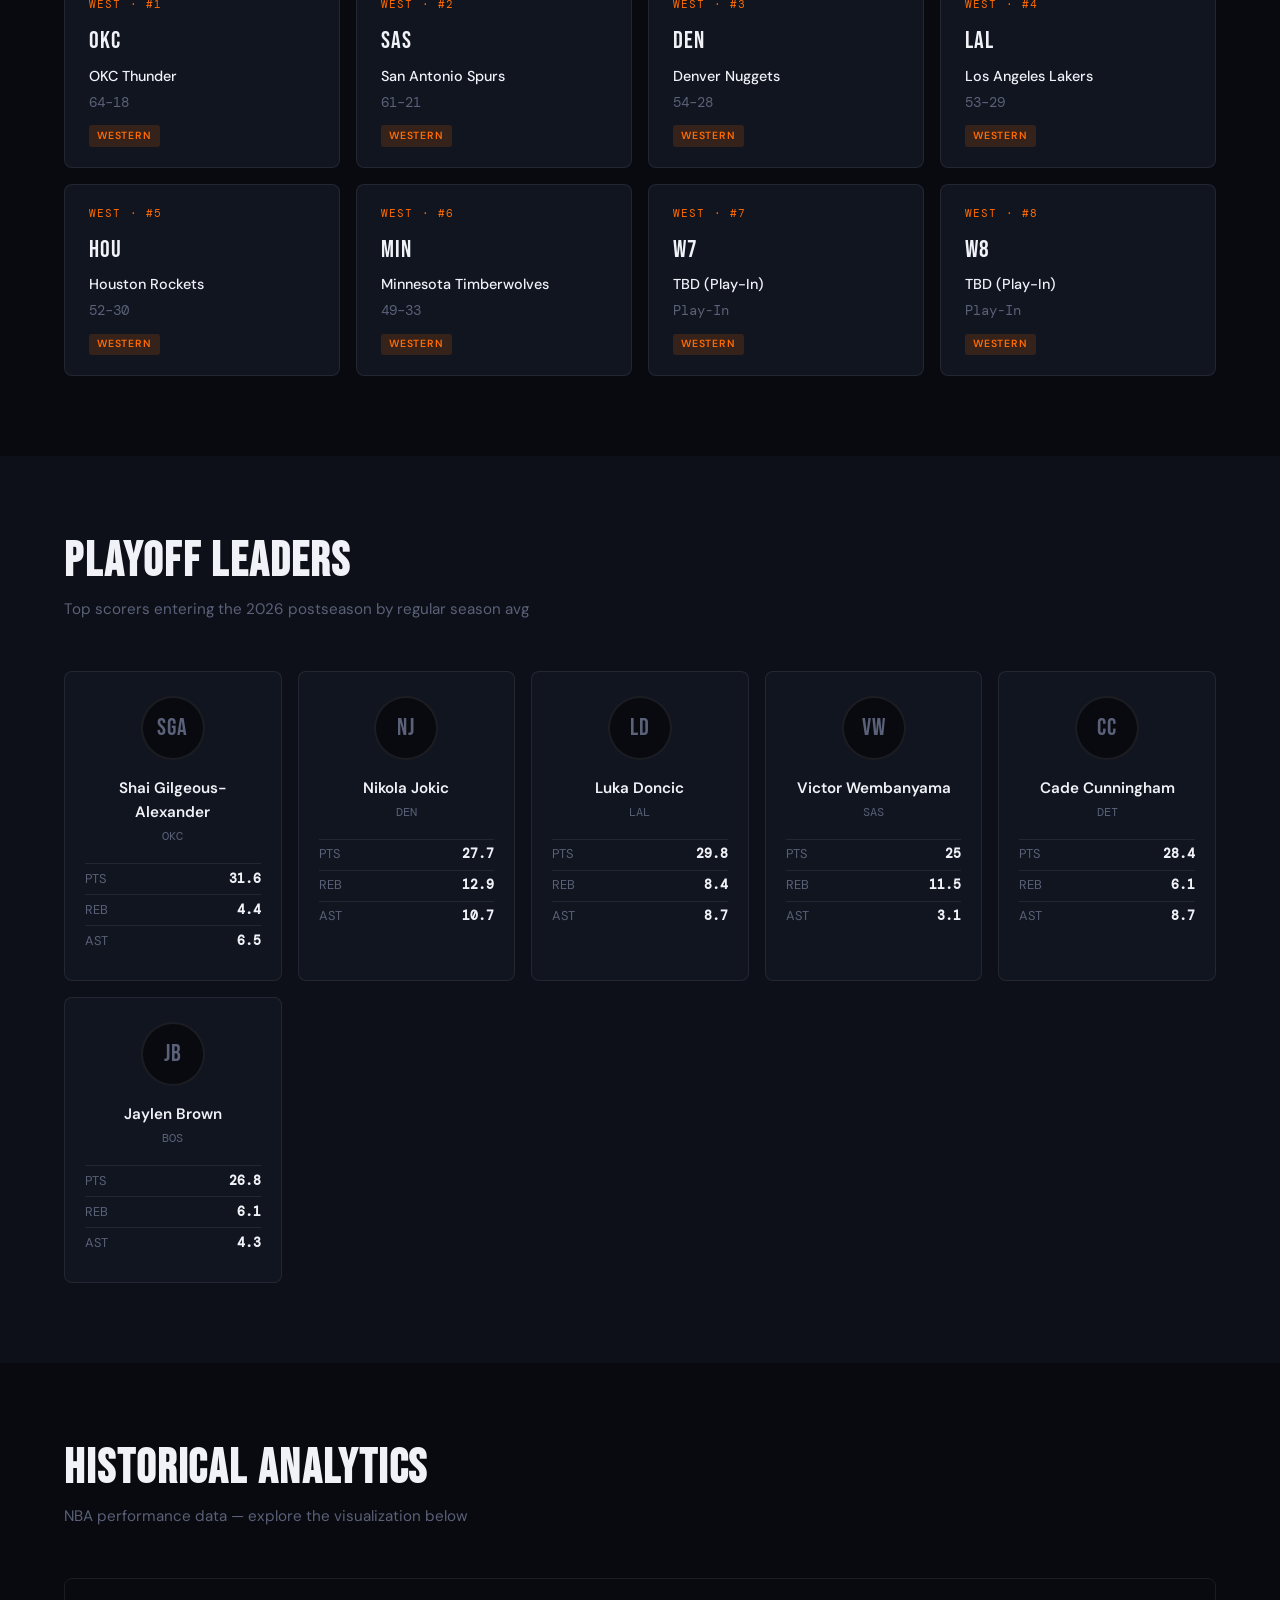
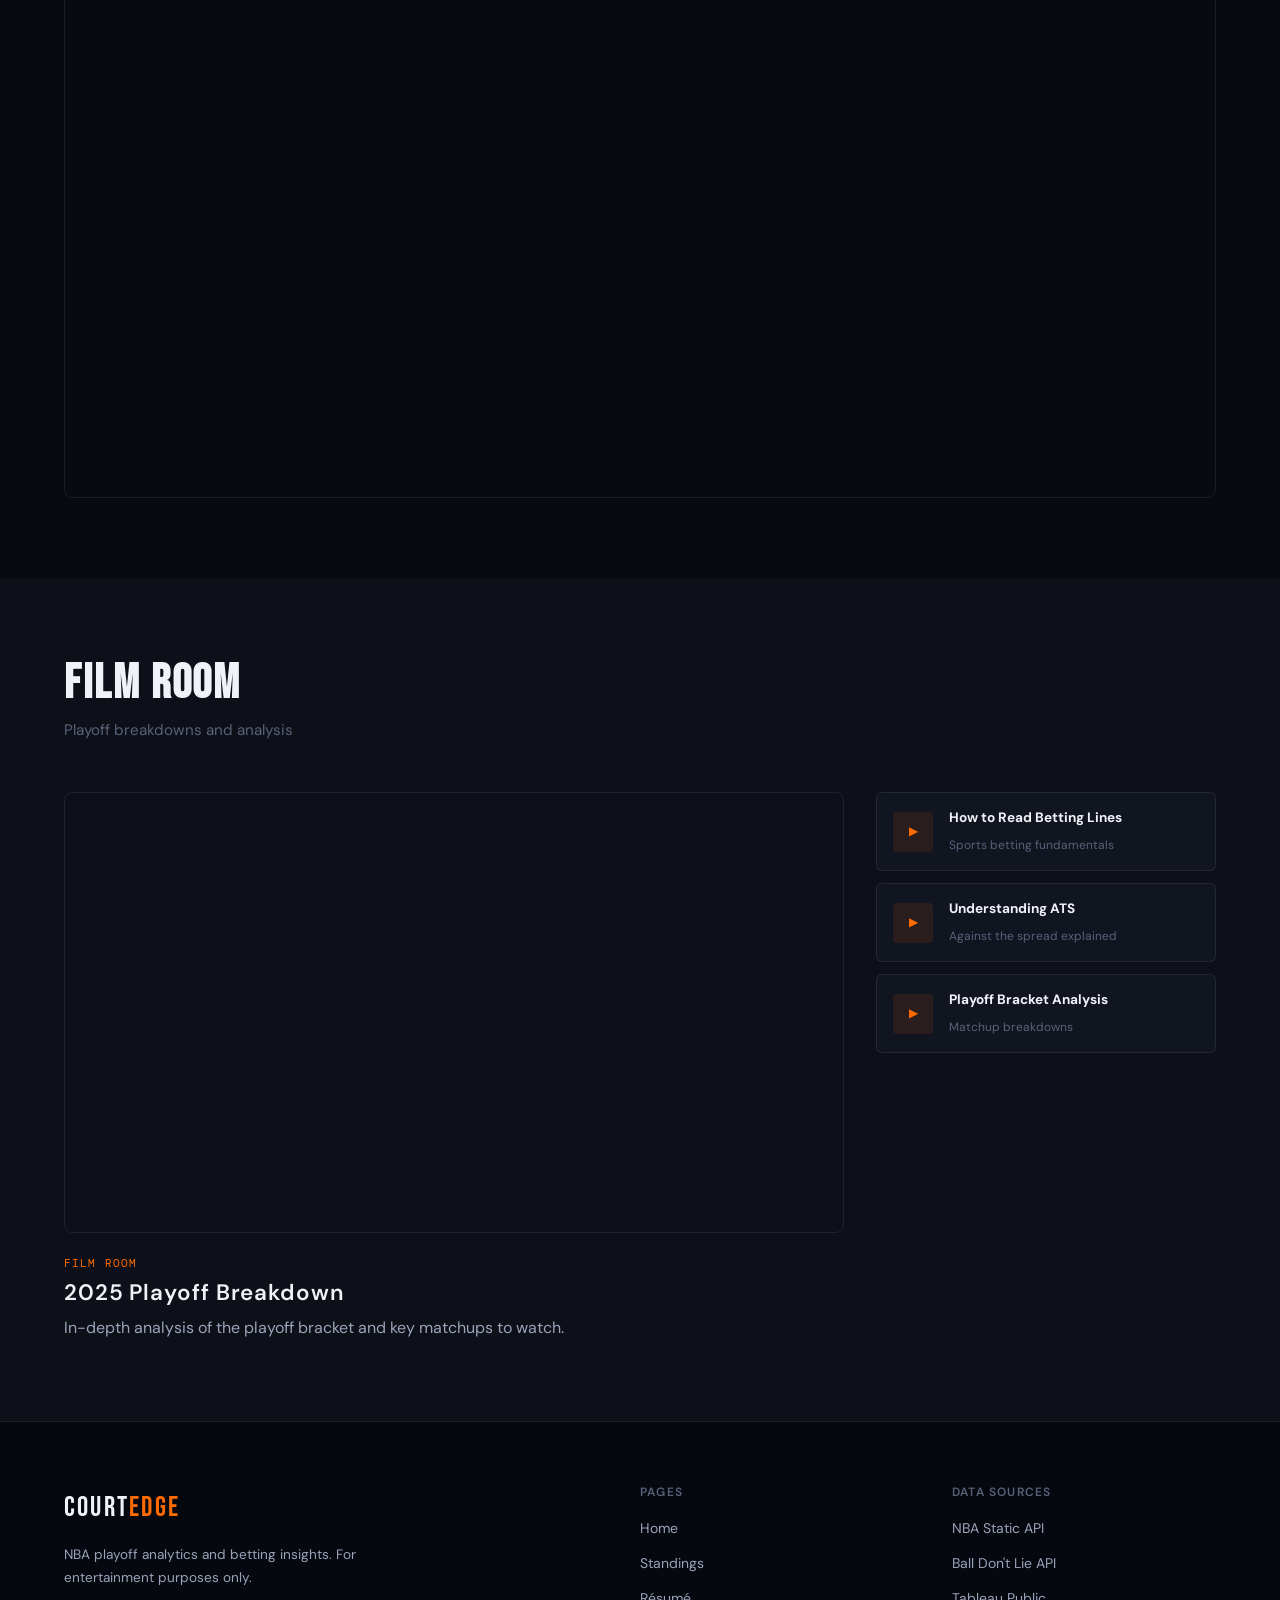
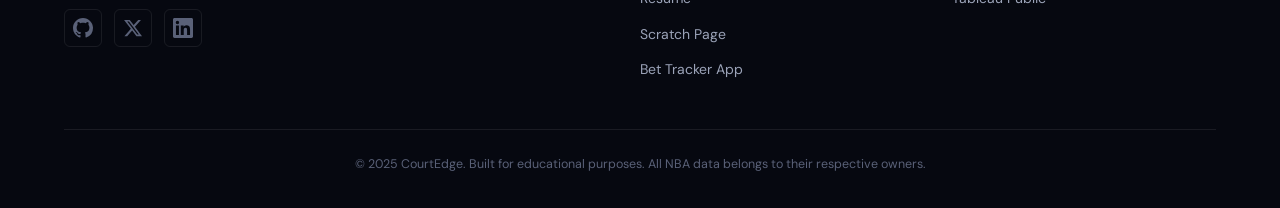
==== commit 1a171b57: "embedded video and tableau viz" ====
--- a/index.html
+++ b/index.html
@@ -95,25 +95,7 @@
         <p>NBA performance data — explore the visualization below</p>
       </div>
       <div class="tableau-wrapper">
-        <div class='tableauPlaceholder' id='viz1' style='position:relative'>
-          <noscript>
-            <a href='#'><img alt='NBA Stats Dashboard' src='https://public.tableau.com/static/images/NB/NBA_Stats_16846386752590/Dashboard1/1_rss.png' style='border: none' /></a>
-          </noscript>
-          <object class='tableauViz' style='display:none;'>
-            <param name='host_url' value='https%3A%2F%2Fpublic.tableau.com%2F' />
-            <param name='embed_code_version' value='3' />
-            <param name='site_root' value='' />
-            <param name='name' value='NBAPlayoffStats_17136478254980/PlayoffScoring' />
-            <param name='tabs' value='no' />
-            <param name='toolbar' value='yes' />
-            <param name='animate_transition' value='yes' />
-            <param name='display_static_image' value='yes' />
-            <param name='display_spinner' value='yes' />
-            <param name='display_overlay' value='yes' />
-            <param name='display_count' value='yes' />
-            <param name='language' value='en-US' />
-          </object>
-        </div>
+        <div class='tableauPlaceholder' id='viz1776220395698' style='position: relative'><noscript><a href='#'><img alt='NBAShots ' src='https:&#47;&#47;public.tableau.com&#47;static&#47;images&#47;NB&#47;NBAShots_15945788351370&#47;NBAShots&#47;1_rss.png' style='border: none' /></a></noscript><object class='tableauViz'  style='display:none;'><param name='host_url' value='https%3A%2F%2Fpublic.tableau.com%2F' /> <param name='embed_code_version' value='3' /> <param name='site_root' value='' /><param name='name' value='NBAShots_15945788351370&#47;NBAShots' /><param name='tabs' value='no' /><param name='toolbar' value='yes' /><param name='static_image' value='https:&#47;&#47;public.tableau.com&#47;static&#47;images&#47;NB&#47;NBAShots_15945788351370&#47;NBAShots&#47;1.png' /> <param name='animate_transition' value='yes' /><param name='display_static_image' value='yes' /><param name='display_spinner' value='yes' /><param name='display_overlay' value='yes' /><param name='display_count' value='yes' /><param name='language' value='en-US' /></object></div>                <script type='text/javascript'>                    var divElement = document.getElementById('viz1776220395698');                    var vizElement = divElement.getElementsByTagName('object')[0];                    if ( divElement.offsetWidth > 800 ) { vizElement.style.width='1300px';vizElement.style.height='827px';} else if ( divElement.offsetWidth > 500 ) { vizElement.style.width='1300px';vizElement.style.height='827px';} else { vizElement.style.width='1300px';vizElement.style.height='827px';}                     var scriptElement = document.createElement('script');                    scriptElement.src = 'https://public.tableau.com/javascripts/api/viz_v1.js';                    vizElement.parentNode.insertBefore(scriptElement, vizElement);                </script>
         <div class="tableau-fallback" id="tableauFallback">
           <div class="fallback-inner">
             <div class="fallback-icon">📊</div>
@@ -136,13 +118,7 @@
       <div class="video-grid">
         <div class="video-feature">
           <div class="video-wrapper">
-            <iframe
-              src="https://www.youtube.com/embed/jfKfPfyJRdk"
-              title="NBA Playoffs Breakdown"
-              frameborder="0"
-              allow="accelerometer; autoplay; clipboard-write; encrypted-media; gyroscope; picture-in-picture"
-              allowfullscreen>
-            </iframe>
+            <iframe width="560" height="315" src="https://www.youtube.com/embed/q3WG1Bv5aBE?si=fRu10fmhu96FRlHd" title="YouTube video player" frameborder="0" allow="accelerometer; autoplay; clipboard-write; encrypted-media; gyroscope; picture-in-picture; web-share" referrerpolicy="strict-origin-when-cross-origin" allowfullscreen></iframe>
           </div>
           <div class="video-meta">
             <span class="video-tag">Film Room</span>
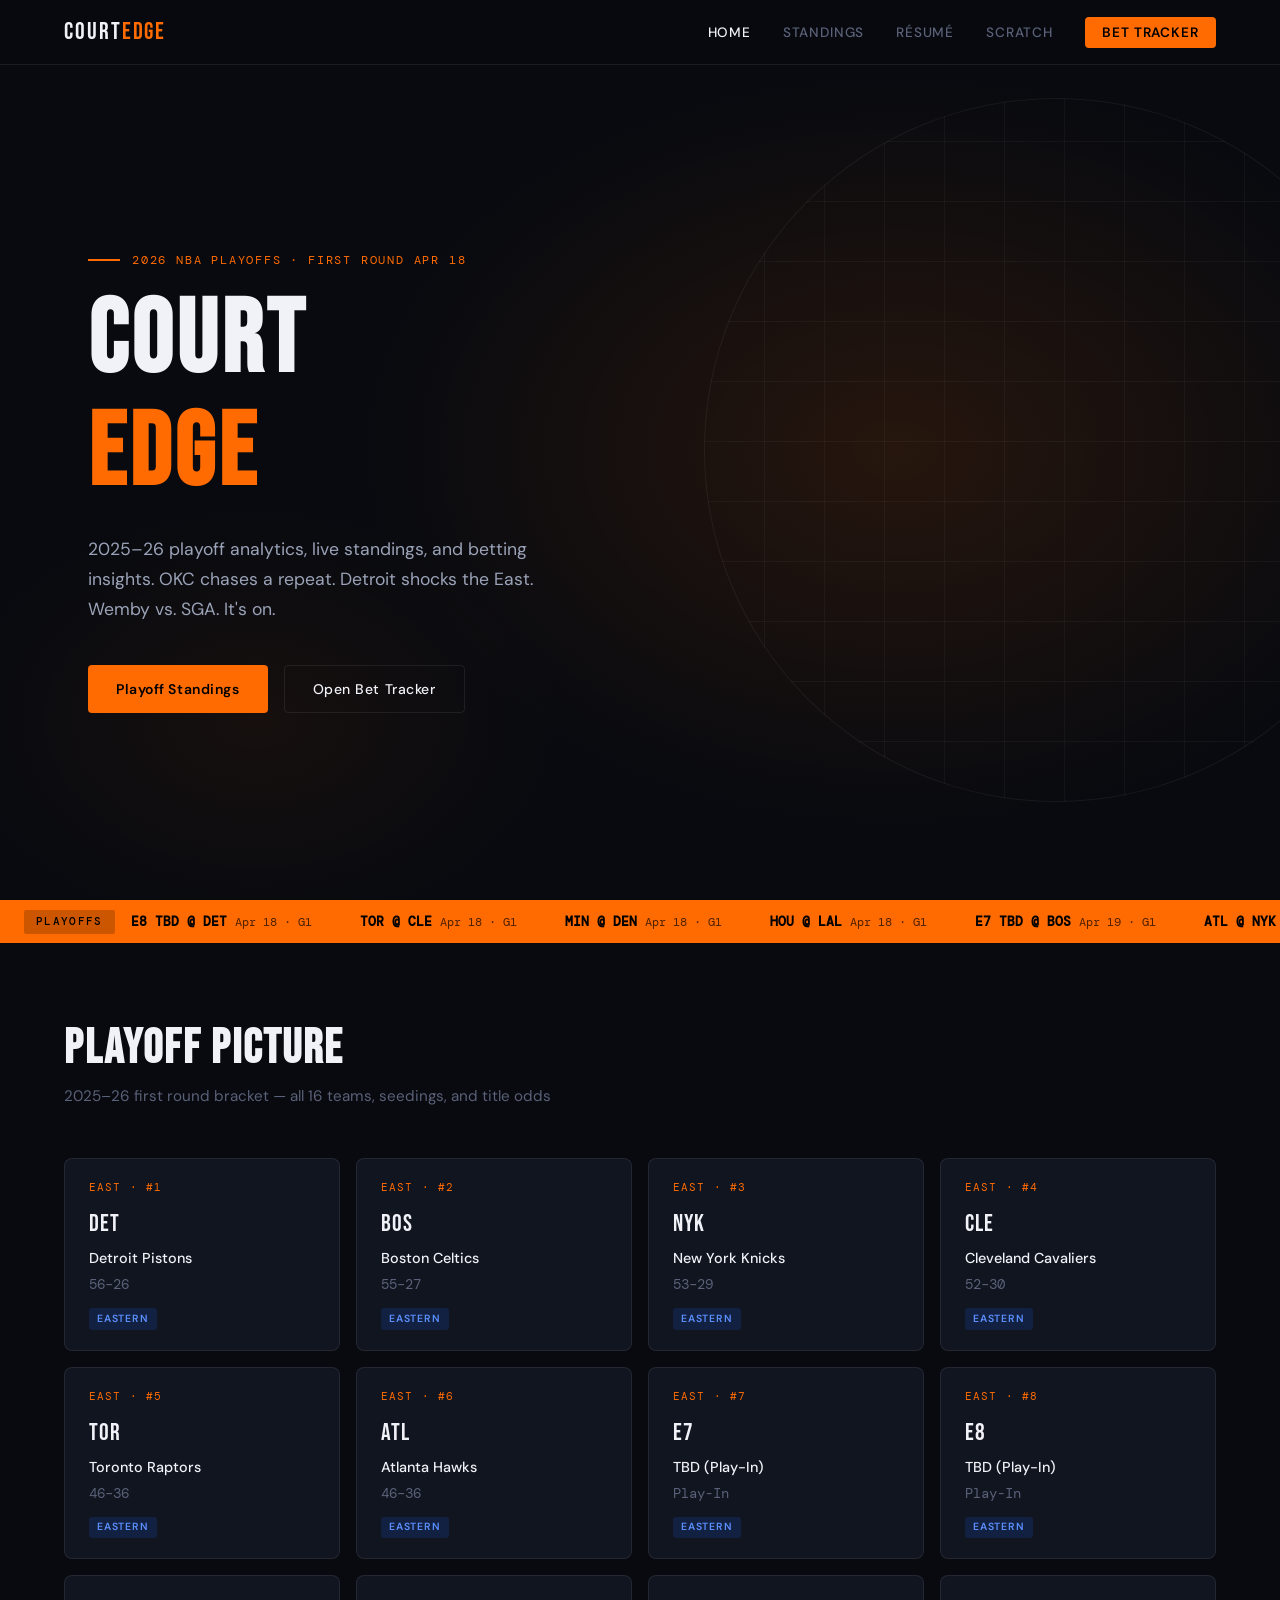
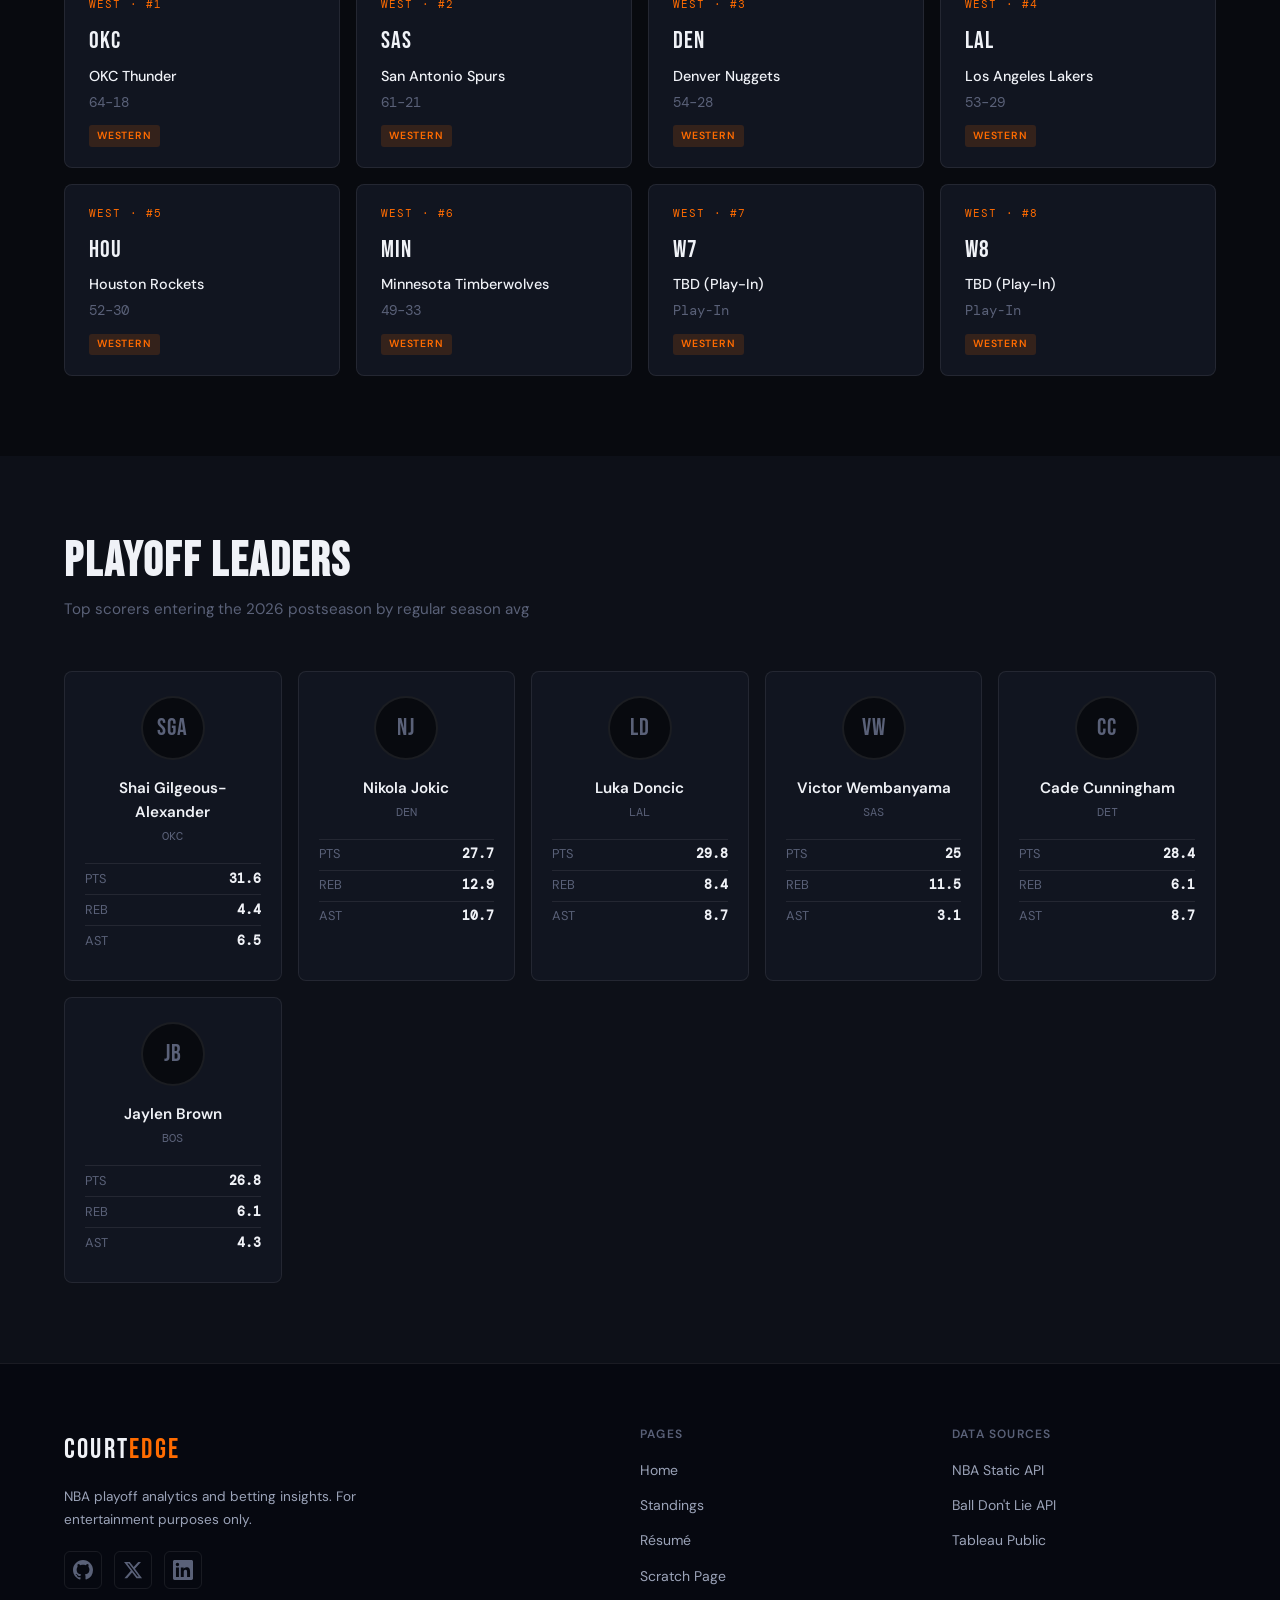
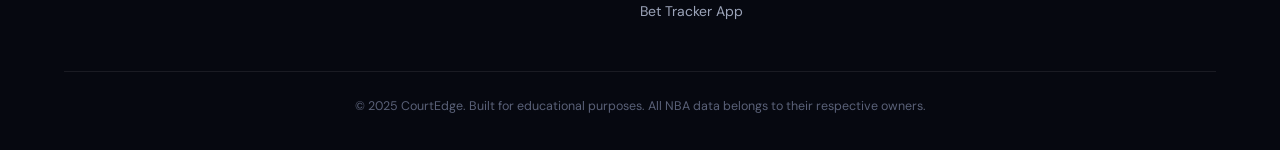
==== commit f7123fd3: "moved tableau viz and youtube vid to scratch" ====
--- a/index.html
+++ b/index.html
@@ -87,72 +87,6 @@
     </div>
   </section>
 
-  <!-- TABLEAU EMBED -->
-  <section class="section">
-    <div class="container">
-      <div class="section-header">
-        <h2>Historical Analytics</h2>
-        <p>NBA performance data — explore the visualization below</p>
-      </div>
-      <div class="tableau-wrapper">
-        <div class='tableauPlaceholder' id='viz1776220395698' style='position: relative'><noscript><a href='#'><img alt='NBAShots ' src='https:&#47;&#47;public.tableau.com&#47;static&#47;images&#47;NB&#47;NBAShots_15945788351370&#47;NBAShots&#47;1_rss.png' style='border: none' /></a></noscript><object class='tableauViz'  style='display:none;'><param name='host_url' value='https%3A%2F%2Fpublic.tableau.com%2F' /> <param name='embed_code_version' value='3' /> <param name='site_root' value='' /><param name='name' value='NBAShots_15945788351370&#47;NBAShots' /><param name='tabs' value='no' /><param name='toolbar' value='yes' /><param name='static_image' value='https:&#47;&#47;public.tableau.com&#47;static&#47;images&#47;NB&#47;NBAShots_15945788351370&#47;NBAShots&#47;1.png' /> <param name='animate_transition' value='yes' /><param name='display_static_image' value='yes' /><param name='display_spinner' value='yes' /><param name='display_overlay' value='yes' /><param name='display_count' value='yes' /><param name='language' value='en-US' /></object></div>                <script type='text/javascript'>                    var divElement = document.getElementById('viz1776220395698');                    var vizElement = divElement.getElementsByTagName('object')[0];                    if ( divElement.offsetWidth > 800 ) { vizElement.style.width='1300px';vizElement.style.height='827px';} else if ( divElement.offsetWidth > 500 ) { vizElement.style.width='1300px';vizElement.style.height='827px';} else { vizElement.style.width='1300px';vizElement.style.height='827px';}                     var scriptElement = document.createElement('script');                    scriptElement.src = 'https://public.tableau.com/javascripts/api/viz_v1.js';                    vizElement.parentNode.insertBefore(scriptElement, vizElement);                </script>
-        <div class="tableau-fallback" id="tableauFallback">
-          <div class="fallback-inner">
-            <div class="fallback-icon">📊</div>
-            <h3>NBA Playoff Scoring Trends</h3>
-            <p>Interactive Tableau visualization — view directly on Tableau Public</p>
-            <a href="https://public.tableau.com/app/discover" target="_blank" class="btn-primary" rel="noopener noreferrer">View on Tableau Public</a>
-          </div>
-        </div>
-      </div>
-    </div>
-  </section>
-
-  <!-- FEATURED VIDEO -->
-  <section class="section section-dark">
-    <div class="container">
-      <div class="section-header">
-        <h2>Film Room</h2>
-        <p>Playoff breakdowns and analysis</p>
-      </div>
-      <div class="video-grid">
-        <div class="video-feature">
-          <div class="video-wrapper">
-            <iframe width="560" height="315" src="https://www.youtube.com/embed/q3WG1Bv5aBE?si=fRu10fmhu96FRlHd" title="YouTube video player" frameborder="0" allow="accelerometer; autoplay; clipboard-write; encrypted-media; gyroscope; picture-in-picture; web-share" referrerpolicy="strict-origin-when-cross-origin" allowfullscreen></iframe>
-          </div>
-          <div class="video-meta">
-            <span class="video-tag">Film Room</span>
-            <h3>2025 Playoff Breakdown</h3>
-            <p>In-depth analysis of the playoff bracket and key matchups to watch.</p>
-          </div>
-        </div>
-        <div class="video-list" id="videoList">
-          <div class="video-list-item">
-            <div class="vli-thumb">▶</div>
-            <div class="vli-info">
-              <strong>How to Read Betting Lines</strong>
-              <span>Sports betting fundamentals</span>
-            </div>
-          </div>
-          <div class="video-list-item">
-            <div class="vli-thumb">▶</div>
-            <div class="vli-info">
-              <strong>Understanding ATS</strong>
-              <span>Against the spread explained</span>
-            </div>
-          </div>
-          <div class="video-list-item">
-            <div class="vli-thumb">▶</div>
-            <div class="vli-info">
-              <strong>Playoff Bracket Analysis</strong>
-              <span>Matchup breakdowns</span>
-            </div>
-          </div>
-        </div>
-      </div>
-    </div>
-  </section>
-
   <!-- FOOTER -->
   <footer class="site-footer">
     <div class="container">
@@ -199,24 +133,5 @@
 
   <script src="js/main.js"></script>
   <script src="js/nba-data.js"></script>
-  <script type="text/javascript">
-    var divElement = document.getElementById('viz1');
-    var vizElement = divElement.getElementsByTagName('object')[0];
-    vizElement.style.width='100%';vizElement.style.height='500px';
-    var scriptElement = document.createElement('script');
-    scriptElement.src = 'https://public.tableau.com/javascripts/api/viz_v1.js';
-    scriptElement.onerror = function() {
-      document.getElementById('tableauFallback').style.display = 'flex';
-      divElement.style.display = 'none';
-    };
-    vizElement.parentNode.insertBefore(scriptElement, vizElement);
-    setTimeout(function() {
-      var obj = document.querySelector('#viz1 object');
-      if (obj && obj.offsetHeight < 10) {
-        document.getElementById('tableauFallback').style.display = 'flex';
-        document.getElementById('viz1').style.display = 'none';
-      }
-    }, 4000);
-  </script>
 </body>
 </html>
